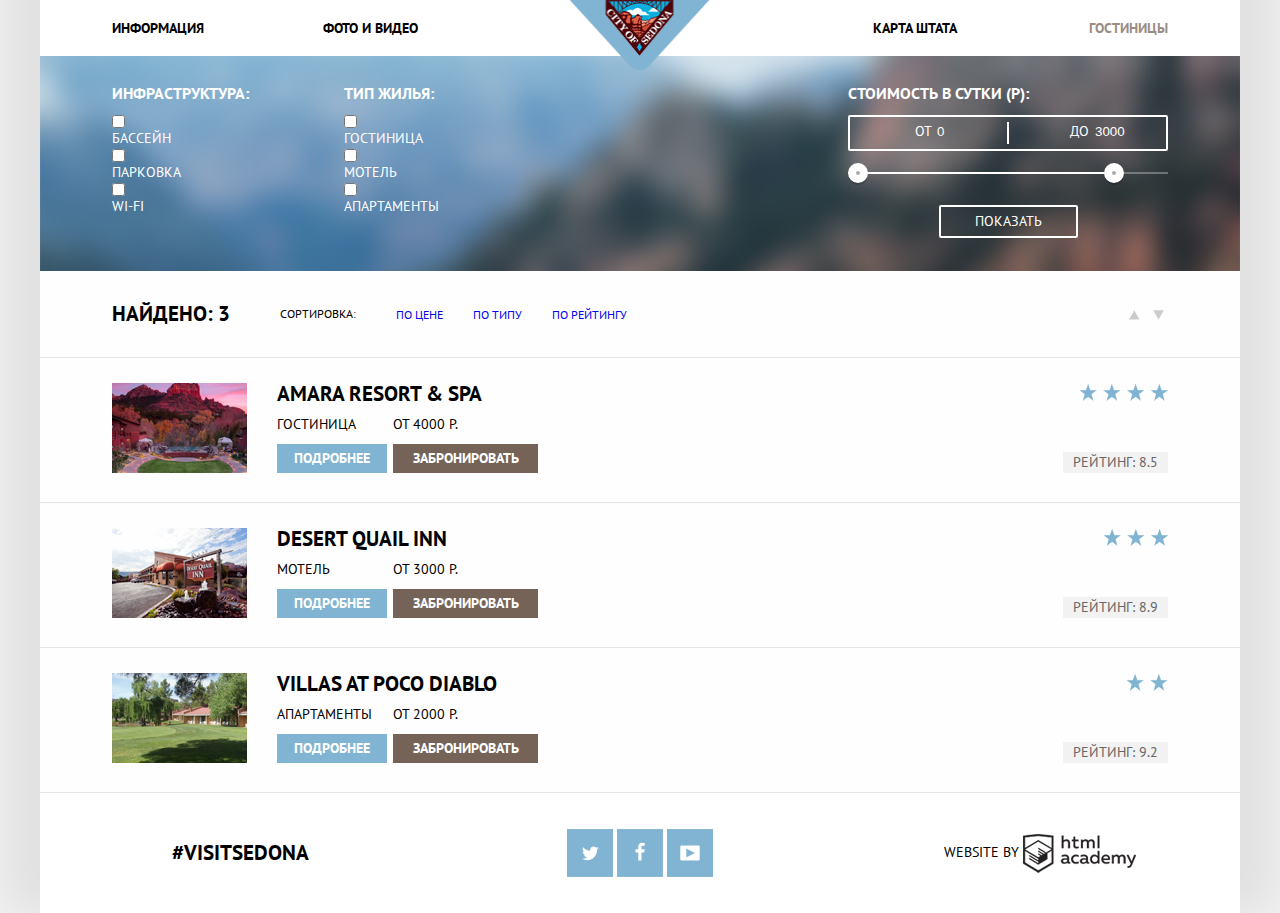
==== inner.html @ b1174159 "Поправила" ====
<!DOCTYPE html>
<html lang="ru">
  <head>
    <meta charset="utf-8">
    <title>Welcome to Sedona</title>
    <link href="https://fonts.googleapis.com/css?family=PT+Sans:400,400i,700,700i&amp;subset=cyrillic" rel="stylesheet">
    <link rel="stylesheet" type="text/css" href="css/normalize.css" >
    <link rel="stylesheet" type="text/css" href="css/style.css" >
  </head>
  <body>
    <div class="main-content">
      <header class="header">
        <nav class="navigation">
          <ul class="list-navigation">
            <li class="item-navigation">
              <a href="#">Информация</a>
            </li>
            <li class="item-navigation">
              <a href="#">Фото и видео</a>
            </li>
            <li class="item-navigation">
              <a href="#">Карта Штата</a>
            </li>
            <li class="item-navigation visit">
              <a href="#">Гостиницы</a>
            </li>
          </ul>
        </nav>
        <a class="logo" href="index.html">
          <img src="img/logo.png" width="140" height="70">
        </a>
      </header>
      <div class="options">
        <form>
          <div class="features">
            <h2 class="headline-features">Инфраструктура:</h2>
            <input class="item-features" type="checkbox" id="pool">
            <label class="mark-features" for="pool"> Бассейн </label>
            <input class="item-features" type="checkbox" id="parking">
            <label class="mark-features" for="parking"> Парковка </label>
            <input class="item-features" type="checkbox" id="wi-fi">
            <label class="mark-features" for="wi-fi">Wi-Fi </label>
          </div>
          <div class="features">
            <h2 class="headline-features">Тип жилья:</h2>
            <input class="item-features" type="checkbox" id="hotel">
            <label class="mark-features" for="hotel"> Гостиница </label>
            <input class="item-features" type="checkbox" id="motel">
            <label class="mark-features" for="motel"> Мотель </label>
            <input class="item-features" type="checkbox" id="apartments">
            <label class="mark-features" for="apartments"> Апартаменты </label>
          </div>
          <div class="price">
            <h2 class="headline-features">Стоимость в сутки (Р):</h2>
              <div class="field-price">
                  <label class="from-price" > от <input  type="text" name="from-price" value="0" id="from-price"></label>
                  <label class="to-price" > до <input  type="text" name="to-price" value="3000" id="to-price"></label>
              </div>
              <div class="cursor-price">
                <div class="scale">
                <div class="streak"></div>
              </div>
                <div class="toggle toggle-min"></div>
                <div class="toggle toggle-max"></div>
              </div>
            <button class="btn-price" type="submit"> Показать </button>
          </div>
        </form>
      </div>
      <div class="sort">
        <h2 class="headline-sort"> Найдено:
          <span class="result-sort">3</span>
        </h2>
        <span class="text-sort">сортировка:</span>
        <ul class="menu-sort">
          <li class="item-sort"><a class="price-sort" href="#">по цене</a></li>
          <li class="item-sort"><a class="type-sort" href="#">по типу</a></li>
          <li class="item-sort"><a class="rating-sort" href="#">по рейтингу</a></li>
        </ul>
        <div class="arrow-sort">
          <a class="up-sort" href="#"></a>
          <a class="down-sort" href="#"></a>
        </div>
      </div>
      <div class="hotel">
          <img class="img-hotel" src="img/Hotel-Amara Resort.jpg" alt="AMARA RESORT & SPA" width="135" height="90">
          <div class="preview-hotel">
              <h2 class="headline-hotel"><a class="link-hotel" href="#"> Amara resort & spa </a></h2>
              <div class="box-hotel">
                <div class="item-box-hotel">
                  <span class="text-hotel"> гостиница </span>
                  <a class="btn-hotel" href="#">Подробнее</a>
                </div>
                <div class="item-box-hotel">
                  <span class="text-hotel"> от 4000 Р. </span>
                  <a class="btn-hotel variety" href="#">Забронировать</a>
                </div>
              </div>
          </div>
          <div class="state-hotel">
            <div class="stars  stars5">5 звезд</div>
            <div class="rating">рейтинг: 8.5</div>
          </div>
      </div>
      <div class="hotel">
          <img class="img-hotel" src="img/Hotel-Desert Quail.jpg" alt="DESERT QUAIL INN" width="135" height="90">
          <div class="preview-hotel">
              <h2 class="headline-hotel">
              <a class="link-hotel" href="#"> desert quail inn </a>
            </h2>
              <div class="box-hotel">
                <div class="item-box-hotel">
                  <span class="text-hotel"> мотель </span>
                  <a class="btn-hotel" href="#">Подробнее</a>
                </div>
                <div class="item-box-hotel">
                  <span class="text-hotel"> от 3000 Р. </span>
                  <a class="btn-hotel variety" href="#">Забронировать</a>
                </div>
              </div>
          </div>
          <div class="state-hotel">
            <div class="stars stars3">3 звезды</div>
            <div class="rating">рейтинг: 8.9</div>
          </div>
      </div>
      <div class="hotel">
          <img class="img-hotel" src="img/Hotel-Villas at Poco.jpg" alt="HOTEL-VILLAS AT POCO DIABLO" width="135" height="90">
          <div class="preview-hotel">
              <h2 class="headline-hotel"><a class="link-hotel" href="#"> Villas at poco diablo </a></h2>
              <div class="box-hotel">
                <div class="item-box-hotel">
                  <span class="text-hotel"> апартаменты </span>
                  <a class="btn-hotel" href="#">Подробнее</a>
                </div>
                <div class="item-box-hotel">
                  <span class="text-hotel"> от 2000 Р. </span>
                  <a class="btn-hotel variety" href="#">Забронировать</a>
                </div>
              </div>
          </div>
          <div class="state-hotel">
            <div class="stars stars2"> 2 звезды</div>
            <div class="rating">рейтинг: 9.2</div>
          </div>
      </div>
      <footer class="footer">
        <section class="text-footer">
          #VISITSEDONA
        </section>
        <section class="social">
          <a class="social-btn tw" href="#">Твиттер</a>
          <a class="social-btn fb" href="#">Фейсбук</a>
          <a class="social-btn in" href="#">Что это?</a>
        </section>
        <section class="copyrihgt">
          WEBSITE BY
          <a class="btn-copyrihgt" href="https://htmlacademy.ru/intensive/htmlcss"></a>
        </section>
      </footer>
    </div>
  </body>
</html>
---- css/style.css ----
body {
    margin: 0;
    padding: 0;

	  font-family: "PT Sans", "Arial", sans-serif;
	  font-size: 14px;
	  font-weight: normal;
    line-height: 21px;
		text-transform: uppercase;

		background-color: #f2f2f2;
 }

 .main-content {
   width: 1200px;
   margin: auto;

   background-color: white;
   box-shadow: 0 -35px 40px 35px #e1e1e1;
 }

/* --------------------------   HEADER   ---------*/
 .header {
   position: relative;

   margin: auto;
   padding-top: 15px;
   padding-bottom: 15px;
   padding-left: 6%;
   padding-right: 6%;
 }

 .navigation a {
   font-family: "PT Sans", "Arial", sans-serif;
   font-weight: bold;
   line-height: 26px;
   text-decoration: none;
   color: #000000;
 }

 .navigation a:hover {
   color: #81b3d2;
 }

 .navigation a:active {
   color: #b2b2b2;
 }

 .list-navigation {
   display: flex;
   margin: 0;
   padding: 0;

	 list-style-type: none;
 }

 .item-navigation {
	 width: 20%;
   padding: 0;
 }

 .item-navigation:nth-child(3) {
   margin-left: auto;
   text-align: right;
 }

 .item-navigation:nth-child(4) {
   text-align: right;
 }

 .visit a {
   color: #9b8d84;
 }

 .visit a:hover {
   color: #9b8d84;
 }

 .visit a:active {
   color: #9b8d84;
 }

 .logo {
   position: absolute;
   top: 0;
	 left: 50%;
   z-index: 2;

   margin-left: -70px;
 }

 /*----------------------   MAIN PART I  -----------*/
.picture {
	position: relative;
  z-index: 1;

	margin: 0;
  padding: 0;
}

.picture-img {
  display: block;
  width: 1200px;
  height: 507px;
  margin: 0;
  padding: 0;

	background-color: #ebebeb;
}

.picture-title-img {
	position: absolute;
  top: 77px;
  left: 50%;

	width: 460px;
  margin-left: -230px;
	padding: 0;
}

.picture-base {
  position: absolute;
  bottom: 0;
  right: 0;

  display: block;
	margin: 0;
	padding: 0;
}

.text {
  margin-right: auto;
  margin-left: auto;
  padding-top: 60px;
  padding-bottom: 53px;
  background-color: white;
}

.headline-text {
  width: 460px;
  margin: 0 auto;
	padding: 0;

  font-size: 21px;
  line-height: 26px;
  text-align: center;
}

.paragraph-text {
	margin-top: 27px;
  margin-bottom: 0;
  padding: 0;

  line-height: 26px;
  text-align: center;
}

/*------------------------   MAIN PART II  -----------*/
.box {
	display: flex;
  margin: 0;
  padding: 0;
}

.card {
	width: 400px;
  margin: 0;
	padding-top: 48px;
  padding-bottom: 63px;

  text-align: center;
	color: white;

	background-color: #81b3d2;
}

.headline-card {
  width: 160px;
  margin: 0 auto;
  margin-bottom: 20px;
  padding: 0;

  font-size: 21px;
}

.number-card {
  margin: 0;
  margin-bottom: 20px;
  padding: 0;
}

.paragraph-card {
  width: 280px;
  margin: 0 auto;
  padding: 0;
}

.image {
  display: block;
	width: 800px;
  height: 256px;
  margin: 0;

  background-image: url(../img/view1.jpg);
  background-color: #81b3d2;
}

.change {
  order: -1;
  background-image: url(../img/view2.jpg);
}

.box-variation {
	display: flex;
	justify-content: space-around;
}

.part {
  position: relative;
	width: 400px;
  margin: 0;
  padding-top: 54px;
	padding-bottom: 80px;
  text-align: center;
}

.headline-part {
  margin: 0;
  margin-bottom: 28px;
  font-size: 21px;
	text-align: center;
}

.headline-part::before {
  content: " ";

  display: block;
  width: 75px;
  height: 72px;
  margin: 0 auto;
  margin-bottom: 30px;

  background: transparent url(../img/icon-house.png) no-repeat center;
  background-color: #fefefe;
}

.part:nth-of-type(2) .headline-part::before {
  width: 74px;
  height: 70px;

  background: transparent url(../img/icon-burger.png) no-repeat center;
}

.part:nth-of-type(3) .headline-part::before {
  width: 64px;
  height: 76px;

  background: transparent url(../img/icon-gift.png) no-repeat center;
}

.paragraph-part {
  width: 290px;
  margin: 0 auto;
	text-align: center;
}

.card-gray {
	color: black;
	background-color: #f2f2f2;
}

/*----------------------------- MAIN PART III -----------*/
.search {
  position: relative;
}

.headline-search {
  margin: 50px 0 0 0;
  padding: 0;

  font-size: 30px;
  line-height: 24px;
  text-align: center;
}

.paragrahp-search {
  margin: 30px 0 50px 0;
  padding: 0;

  line-height: 24px;
  text-align: center;
}

.btn-search {
  display: block;

  width: 568px;
  margin-left: auto;
  margin-right: auto;
  margin-top: 0;
  margin-bottom: 0;
  padding: 30px 0;

  font-family: "PT Sans", "Arial", sans-serif;
  font-size: 21px;
  font-weight: bold;
  line-height: 26px;
  color: white;
  text-transform: uppercase;

  background-color: #766357;
  border: none;
}

/*!!!!!!!!!!!!  FORM   !!!!!!!!!!!!!!!!!!!!!!!!!!!!!!!!!*/
.popup-search {
  position: absolute;
  left: 50%;


  width: 458px;
  margin-top: 0;
  margin-bottom: 0;
  margin-left: -284px;
  padding: 55px;

  font-weight: bold;
  background-color: white;
}

.section-popup-search {
  display: flex;
  align-items: baseline;
  margin-bottom: 30px;

}

.label-search {
  padding-right: 0;
  margin-right: auto;
}

.field-search {
  position: relative;
}

.data {
  width: 295px;
  padding: 6px 40px 6px 10px;
  margin: 0;

  font-family: "PT Sans", "Arial", sans-serif;
  font-size: 14px;
  font-weight: bold;
  line-height: 26px;
  text-transform: uppercase;

  border: none;
  background-color: #f2f2f2;
}

.calendar {
  position: absolute;
  top: 0;
  right: 0;

  display: inline-block;
  width: 40px;
  height: 37px;
  margin-right: 0;
  padding: 0;

  font-size: 0;
  vertical-align: top;
  background: #f2f2f2 url(../img/icon-calendar.png) no-repeat center;
}

.calendar:hover {
  background: #f2f2f2 url(../img/icon-calendar-hover.png) no-repeat center;
}

.calendar:active {
  background: #f2f2f2 url(../img/icon-calendar-active.png) no-repeat center;
}

.data:hover {
  background-color: #ebebeb;
}

.data:focus {
  background-color: white;
}

.subsection-popup-search {
  display: flex;
  flex-grow: 1;
  align-items: baseline;
}

.subsection-popup-search:nth-of-type(1) {
  margin-right: 35px;
}

.number-search {
  position: relative;

  margin-left: auto;

  font-size: 0;

  background-color: #f2f2f2;
}

.number {
  display: inline-block;
  width: 41px;
  padding: 6px 37px 6px 37px;

  font-weight: bold;
  font-family: "PT Sans", "Arial", sans-serif;
  font-size: 14px;
  line-height: 26px;
  text-transform: uppercase;
  text-align: center;

  border: none;
  background-color: #f2f2f2;
}

.minus {
  position: absolute;
  top: 0;
  left: 0;

  display: inline-block;
  width: 37px;
  height: 37px;
  margin-right: 0;
  padding: 0;

  font-size: 0;

  background: #f2f2f2 url(../img/icon-minus.png) no-repeat center;
  border: none;
}

.plus {
  position: absolute;
  top: 0;
  right: 0;

  display: inline-block;
  width: 37px;
  height: 37px;
  margin-right: 0;
  padding: 0;

  font-size: 0;

  background: #f2f2f2 url(../img/icon-plus.png) no-repeat center;
}

.number:hover {
  background-color: #ebebeb;
}

.number:focus {
  background-color: white;
}

.minus:hover {
  background: #f2f2f2 url(../img/icon-minus-hover.png) no-repeat center;
}

.minus:active {
  background: #f2f2f2 url(../img/icon-minus-active.png) no-repeat center;
}

.plus:hover {
  background: #f2f2f2 url(../img/icon-plus-hover.png) no-repeat center;
}

.plus:active {
  background: #f2f2f2 url(../img/icon-plus-active.png) no-repeat center;
}

.button {
  box-sizing: border-box;
  width: 458px;
  margin: 0;
  margin-top: 25px;
  padding: 16px 0;

  font-family: "PT Sans", "Arial", sans-serif;
  font-size: 21px;
  font-weight: bold;
  line-height: 26px;
  text-transform: uppercase;
  color: white;

  background-color: #81b3d2;
  border: none;
}

.button:hover {
  background-color: #669ec0;
}

.button:active {
  color: #94b9d2;
  background-color: #5496bd;
}

.map img {
  display: block;
}

.map {
  margin: 0;
  padding: 0;

  background-color: #ebebeb;
}

 /*---------------------------- MAIN PART of inner.html ------------- */
.options {
  margin: 0;
  padding-top: 27px;
  padding-bottom: 33px;
  padding-left: 6%;
  padding-right: 6%;

  color: white;
  background-image: url(../img/background-photo-inner.jpg);
  background-color: #81b3d2;
}

.options form {
  display: flex;
}

.features {
  padding-right: 95px;
}

.features:nth-of-type(2) {
  margin-left: 0;
  margin-right: auto;
  align-self: flex-start;
}

.headline-features {
  font-size: 16px;
  font-weight: bold;
  line-height: 21px;
}

.item-features {
  display: block;
}

.price {
  width: 320px;

  color: #ffffff;
  text-transform: uppercase;
}

.headline-features {
  margin-top: 0;
  margin-bottom: 11px;
}

.field-price {
  position: relative;
  height: 32px;
  margin-bottom: 21px;

  font-size: 0;

  border: 2px solid #ffffff;
  border-radius: 2px;
}

.field-price::after {
 content: "";
 position: absolute;
 top: 50%;
 left: 50%;

 width: 2px;
 height: 22px;

 background: #ffffff;
 transform: translate(-50%, -50%);
}

.field-price label {
 display: inline-block;

 font-size: 14px;
 line-height: 28px;
 vertical-align: middle;

 cursor: pointer;
}

.from-price,
.to-price {
 width: 90px;
 padding-left: 65px;
}

.field-price input {
 width: 50px;
 margin: 0;

 color: inherit;
 ont-size: 14px;
 line-height: 28px;

 background: none;
 border: none;
}

.cursor-price {
 position: relative;

 margin-bottom: 31px;
}

.cursor-price .scale {
 height: 2px;

 background: rgba(255, 255, 255, 0.3);
}

.cursor-price .streak {
 width: 80%;
 height: 2px;

 background: #ffffff;
}

.toggle {
 position: absolute;
 top: -9px;

 width: 4px;
 height: 4px;

 background: #ababab;
 border: 8px solid #ffffff;
 border-radius: 50%;
 box-shadow: 0 2px 1px 0 rgba(0, 1, 1, 0.2);
 cursor: pointer;
}

.toggle-min {
 left: 0;
}

.toggle-max {
 left: 80%;
}

.toggle:hover {
 background: #1c4f80;
}

.btn-price {
 display: block;
 margin: 0 auto;
 padding: 4px 34px;

 font-family: "PT Sans", "Arial", sans-serif;
 font-size: 14px;
 line-height: 21px;
 color: #ffffff;
 text-transform: uppercase;

 background: transparent;
 border: 2px solid #ffffff;
 border-radius: 2px;
 cursor: pointer;
}

.btn-price:hover {
 color: #000000;

 background: #ffffff;
}

/*!!!!!!!!!!!!!!!!!!!!!!!!!!!!!!*/
.sort {
  display: flex;
  /*justify-content: space-between;*/
  align-items: center;
  margin: 0;
  padding: 30px 6%;

  border-bottom: 1px solid #e5e5e5;
  background-color: #fefefe;
}

 .headline-sort {
   display: inline-block;
   margin: 0;
   margin-right: 50px;
   padding: 0;
   vertical-align: middle;

   font-size: 21px;
   font-weight: bold;
   line-height: 26px;
 }

 .text-sort {
   margin-right: 40px;
   font-size: 12px;
   line-height: 18px;
 }

 .menu-sort {
   display: flex;
   margin: 0;
   margin-right: auto;
   padding: 0;

	 list-style-type: none;
 }
  .item-sort {
    margin: 0;
    margin-right: 30px;
  }

  .menu-sort a {
    font-family: "PT Sans", "Arial", sans-serif;
    font-size: 12px;
    line-height: 18px;
    text-decoration: none;
    /*color: #000000;*/
  }

 .up-sort {
   display: inline-block;
   width: 20px;
   height: 20px;
   vertical-align: middle;

   background: transparent url(../img/arrowUp.png) no-repeat center;
 }

 .up-sort:hover {
   background: transparent url(../img/arrowUp-hover.png) no-repeat center;
 }

 .up-sort:active {
   background: transparent url(../img/arrowUp-active.png) no-repeat center;
 }

 .down-sort {
   display: inline-block;
   width: 20px;
   height: 20px;
   text-align: center;
   vertical-align: middle;

   background: transparent url(../img/arrowDown.png) no-repeat center;
 }

 .down-sort:hover {
   background: transparent url(../img/arrowDown-hover.png) no-repeat center;
 }

 .down-sort:active {
   background: transparent url(../img/arrowDown-active.png) no-repeat center;
 }


/*!!!!!!!!!!!!!!!!!!!!!!!!!!!*/
.hotel {
  display: flex;
  align-items: center;

  margin: 0;
  padding-top: 25px;
  padding-bottom: 29px;
  padding-left: 6%;
  padding-right: 6%;

  border-bottom: 1px solid #e5e5e5;
  background-color: #fefefe;
}

.img-hotel {
  width: 135px;
  height: 90px;
  margin-right: 30px;
}

.preview-hotel {
  margin-left: 0;
  margin-right: auto;
}

.headline-hotel {
  margin: 0 0 10px 0;
  padding: 0;

  font-size: 21px;
  font-weight: bold;
}

.link-hotel {
  font-family: "PT Sans", "Arial", sans-serif;
  text-decoration: none;
  color: black;
}

.box-hotel {
  display: flex;
  margin: 0;
  padding: 0;
}

.item-box-hotel {
  margin-right: 6px;
}

.text-hotel {
  display: block;
  margin-bottom: 9px;
}

.btn-hotel {
  display: inline-block;
  width: 110px;
  text-align: center;
  vertical-align: middle;
  margin: 0;
  padding: 4px 0;

  font-family: "PT Sans", "Arial", sans-serif;
  font-weight: bold;
  text-transform: uppercase;
  text-decoration: none;
  color: white;

  background-color: #81b3d2;
  border: none;
}

.btn-hotel:hover {
  background-color: #669ec0;
}

.btn-hotel:active {
  color: #94b9d2;
  background-color: #5496bd;
}

.variety {
  width: 145px;

  background-color: #766357;
}

.variety:hover {
  background-color: #604e43;
}

.variety:active {
  color: #766860;
  background-color: #503e33;
}

.state-hotel {
}

.stars {
  display: block;
  width: 105px;
  text-align: right;
  vertical-align: top;
  margin-bottom: 47px;

  font-size: 0px;

  background-color: #fefefe;
}

.stars5 {
  background: transparent url(../img/stars5.png) no-repeat;
  background-position: top right;
}

.stars3 {
  background: transparent url(../img/stars3.png) no-repeat;
  background-position: top right;
}

.stars2 {
  background: transparent url(../img/stars2.png) no-repeat;
  background-position: top right;
}

.rating {
  box-sizing: border-box;
  width: 105px;
  heigth:25px;

  text-align: center;
  color: #666666;

  background-color: #f2f2f2;
  border: none;
}

 /*----------------------------    FOOTER   ------------------*/
.footer {
	display: flex;
  margin: 0;
  padding-top: 36px;
  padding-bottom: 36px;
}

.text-footer {
	width: 400px;
	align-self: center;
	text-align: center;

	font-size: 21px;
  font-weight: bold;
  line-height: 26px;
}

.social {
	width: 400px;
	align-self: center;
	text-align: center;
}

.social-btn {
  display: inline-block;
  width: 46px;
  height: 48px;
  vertical-align: top;

  font-size: 0;
  text-decoration: none;
}

.social-btn.tw {
  background: transparent url(../img/btn-tw.png) no-repeat;
}

.social-btn.fb {
  background: transparent url(../img/btn-fb.png) no-repeat;
}

.social-btn.in {
  background: transparent url(../img/btn-in.png) no-repeat;
}

.social-btn.tw:hover {
  background: transparent url(../img/btn-tw-hover.png) no-repeat;
}

.social-btn.fb:hover {
  background: transparent url(../img/btn-fb-hover.png) no-repeat;
}

.social-btn.in:hover {
  background: transparent url(../img/btn-in-hover.png) no-repeat;
}

.social-btn.tw:active {
  background: transparent url(../img/btn-tw-active.png) no-repeat;
}

.social-btn.fb:active {
  background: transparent url(../img/btn-fb-active.png) no-repeat;
}

.social-btn.in:active {
  background: transparent url(../img/btn-in-active.png) no-repeat;
}

.copyrihgt {
  align-self: center;
	width: 400px;
  text-align: center;

	font-size: 14px;
  line-height: 26px;
}

.btn-copyrihgt {
  display: inline-block;
  width: 113px;
  height: 39px;
  vertical-align: middle;

  background: transparent url(../img/btn-copyrihgt.png) no-repeat;
}

.btn-copyrihgt:hover {
  background: transparent url(../img/btn-copyrihgt-hover.png) no-repeat;
}

.btn-copyrihgt:active {
  background: transparent url(../img/btn-copyrihgt-active.png) no-repeat;
}

/*ЦВЕТА
голубые
color: #81b3d2; покой
color: #669ec0; наведение
color: #5496bd; нажатие + #94b9d2 шрифт

для поля ввода
color: #f2f2f2; покой
color: #ebebeb; наведение
color: #e5e5e5; фокус

коричневые
color: #766357; покой
color: #604e43; наведение
color: #503e33; нажатие + #766860 шриф

для гостиниц
color: #000000; покой
color: #81b3d2; наведение
color: #cacaca; нажатие */
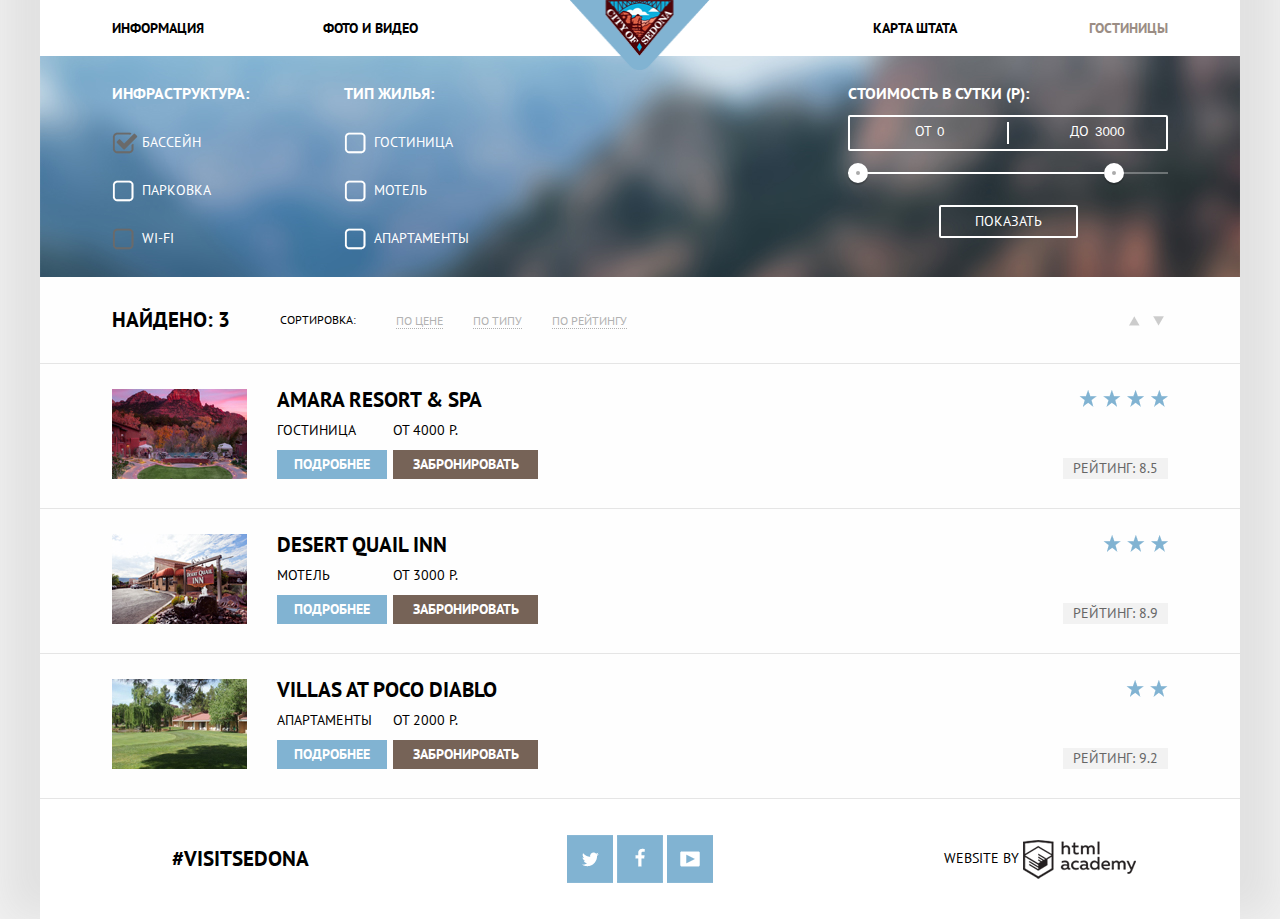
==== commit e3f27317: "Очередная версия" ====
--- a/inner.html
+++ b/inner.html
@@ -27,18 +27,18 @@
           </ul>
         </nav>
         <a class="logo" href="index.html">
-          <img src="img/logo.png" width="140" height="70">
+          <img src="img/logo.png" alt="" width="140" height="70">
         </a>
       </header>
       <div class="options">
         <form>
           <div class="features">
             <h2 class="headline-features">Инфраструктура:</h2>
-            <input class="item-features" type="checkbox" id="pool">
+            <input class="item-features" type="checkbox" id="pool"  disabled checked>
             <label class="mark-features" for="pool"> Бассейн </label>
             <input class="item-features" type="checkbox" id="parking">
             <label class="mark-features" for="parking"> Парковка </label>
-            <input class="item-features" type="checkbox" id="wi-fi">
+            <input class="item-features" type="checkbox" id="wi-fi" disabled>
             <label class="mark-features" for="wi-fi">Wi-Fi </label>
           </div>
           <div class="features">
@@ -51,10 +51,10 @@
             <label class="mark-features" for="apartments"> Апартаменты </label>
           </div>
           <div class="price">
-            <h2 class="headline-features">Стоимость в сутки (Р):</h2>
+            <h2 class="headline-features ">Стоимость в сутки (Р):</h2>
               <div class="field-price">
-                  <label class="from-price" > от <input  type="text" name="from-price" value="0" id="from-price"></label>
-                  <label class="to-price" > до <input  type="text" name="to-price" value="3000" id="to-price"></label>
+                  <label class="from-price"> от <input  type="text" name="from-price" value="0" id="from-price"></label>
+                  <label class="to-price"> до <input  type="text" name="to-price" value="3000" id="to-price"></label>
               </div>
               <div class="cursor-price">
                 <div class="scale">
@@ -83,7 +83,7 @@
         </div>
       </div>
       <div class="hotel">
-          <img class="img-hotel" src="img/Hotel-Amara Resort.jpg" alt="AMARA RESORT & SPA" width="135" height="90">
+          <img class="img-hotel" src="img/Hotel-AmaraResort.jpg" alt="AMARA RESORT & SPA" width="135" height="90">
           <div class="preview-hotel">
               <h2 class="headline-hotel"><a class="link-hotel" href="#"> Amara resort & spa </a></h2>
               <div class="box-hotel">
@@ -103,7 +103,7 @@
           </div>
       </div>
       <div class="hotel">
-          <img class="img-hotel" src="img/Hotel-Desert Quail.jpg" alt="DESERT QUAIL INN" width="135" height="90">
+          <img class="img-hotel" src="img/Hotel-DesertQuail.jpg" alt="DESERT QUAIL INN" width="135" height="90">
           <div class="preview-hotel">
               <h2 class="headline-hotel">
               <a class="link-hotel" href="#"> desert quail inn </a>
@@ -125,7 +125,7 @@
           </div>
       </div>
       <div class="hotel">
-          <img class="img-hotel" src="img/Hotel-Villas at Poco.jpg" alt="HOTEL-VILLAS AT POCO DIABLO" width="135" height="90">
+          <img class="img-hotel" src="img/Hotel-VillasAtPoco.jpg" alt="HOTEL-VILLAS AT POCO DIABLO" width="135" height="90">
           <div class="preview-hotel">
               <h2 class="headline-hotel"><a class="link-hotel" href="#"> Villas at poco diablo </a></h2>
               <div class="box-hotel">
--- a/css/style.css
+++ b/css/style.css
@@ -89,6 +89,14 @@
    margin-left: -70px;
  }
 
+ .logo a {
+   display: block;
+ }
+
+ .logo img {
+   display: block;
+ }
+
  /*----------------------   MAIN PART I  -----------*/
 .picture {
 	position: relative;
@@ -526,7 +534,7 @@
 .options {
   margin: 0;
   padding-top: 27px;
-  padding-bottom: 33px;
+  padding-bottom: 1px;
   padding-left: 6%;
   padding-right: 6%;
 
@@ -540,7 +548,7 @@
 }
 
 .features {
-  padding-right: 95px;
+  margin-right: 95px;
 }
 
 .features:nth-of-type(2) {
@@ -550,15 +558,56 @@
 }
 
 .headline-features {
+  padding: 0;
+  margin-top: 0;
+  margin-bottom: 28px;
+
   font-size: 16px;
   font-weight: bold;
   line-height: 21px;
 }
 
 .item-features {
+  display: none;
+}
+
+.mark-features {
+  position: relative;
+
   display: block;
-}
-
+  padding-left: 30px;
+  margin-bottom: 27px;
+
+  cursor: pointer;
+}
+
+.mark-features::before {
+  content:'';
+  position:absolute;
+  top: 0;
+  left: 0px;
+
+	display:block;
+	width:26px;
+  height:22px;
+
+  background: url(../img/checkbox.png) no-repeat;
+}
+
+.item-features:checked + .mark-features::before {
+	background: url(../img/check.png) no-repeat;
+}
+
+.item-features:disabled + .mark-features::before {
+	background: url(../img/checkbox-block.png) no-repeat;
+}
+
+.item-features:disabled:checked + .mark-features::before {
+	background: url(../img/check-block.png) no-repeat;
+}
+
+
+/*!!!!!!!!!!!!!!!!!!!!!!!!!!!!!!!!!!!!!!!!!!!!!!!!*/
 .price {
   width: 320px;
 
@@ -566,7 +615,7 @@
   text-transform: uppercase;
 }
 
-.headline-features {
+.price .headline-features {
   margin-top: 0;
   margin-bottom: 11px;
 }
@@ -694,7 +743,6 @@
 /*!!!!!!!!!!!!!!!!!!!!!!!!!!!!!!*/
 .sort {
   display: flex;
-  /*justify-content: space-between;*/
   align-items: center;
   margin: 0;
   padding: 30px 6%;
@@ -738,8 +786,19 @@
     font-family: "PT Sans", "Arial", sans-serif;
     font-size: 12px;
     line-height: 18px;
+
     text-decoration: none;
-    /*color: #000000;*/
+    color: #b2b2b2;
+    border-bottom: 1px dotted;
+  }
+
+  .menu-sort a:hover {
+    color: #81b3d2;
+  }
+
+  .menu-sort a:active {
+    color: black;
+    border: none;
   }
 
  .up-sort {
@@ -817,6 +876,13 @@
   text-decoration: none;
   color: black;
 }
+.link-hotel:hover {
+  color: #81b3d2;
+}
+
+.link-hotel:active {
+  color: #cacaca;
+}
 
 .box-hotel {
   display: flex;
@@ -1012,24 +1078,3 @@
 .btn-copyrihgt:active {
   background: transparent url(../img/btn-copyrihgt-active.png) no-repeat;
 }
-
-/*ЦВЕТА
-голубые
-color: #81b3d2; покой
-color: #669ec0; наведение
-color: #5496bd; нажатие + #94b9d2 шрифт
-
-для поля ввода
-color: #f2f2f2; покой
-color: #ebebeb; наведение
-color: #e5e5e5; фокус
-
-коричневые
-color: #766357; покой
-color: #604e43; наведение
-color: #503e33; нажатие + #766860 шриф
-
-для гостиниц
-color: #000000; покой
-color: #81b3d2; наведение
-color: #cacaca; нажатие */
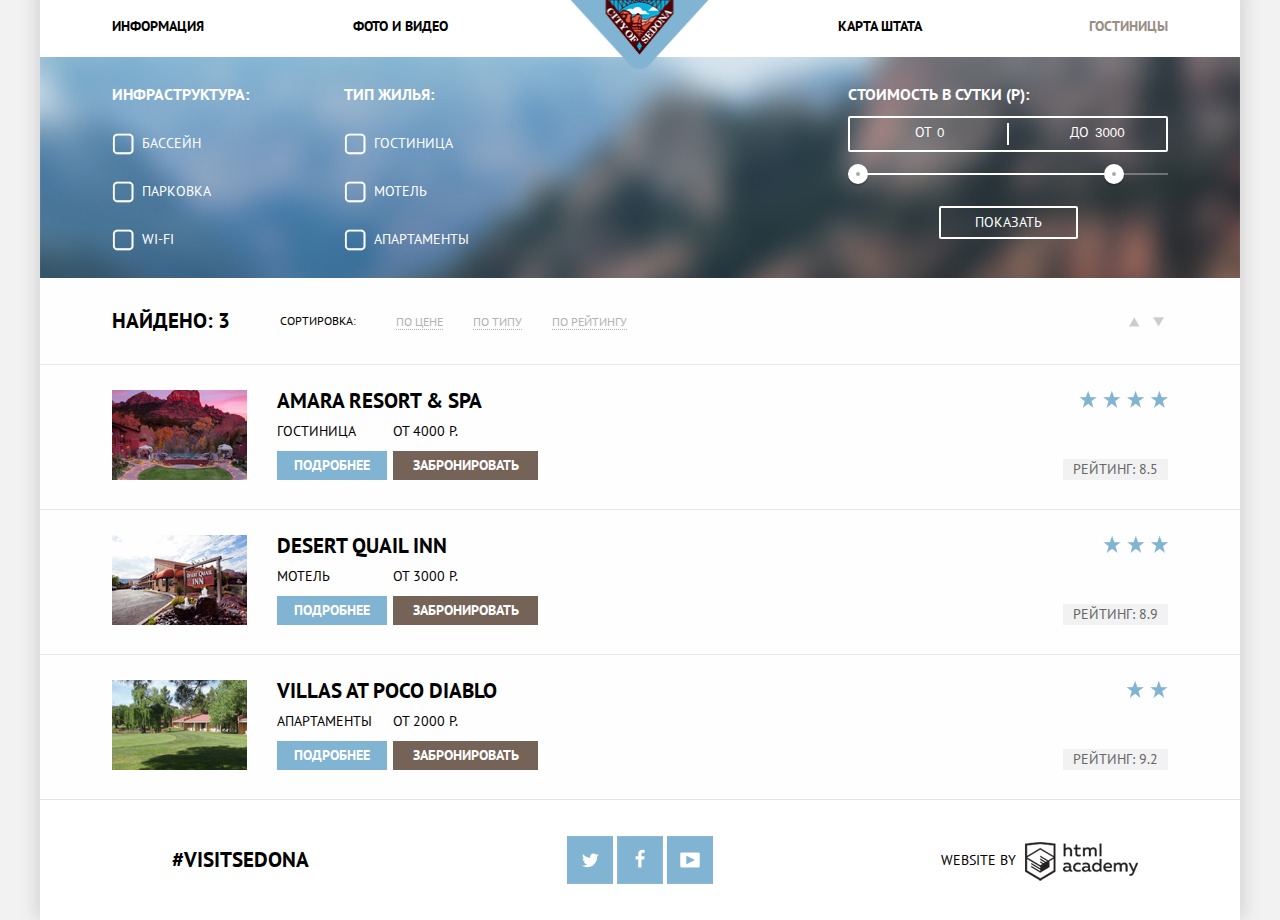
==== commit a3d333fc: "Главная страница после PerfectPixel" ====
--- a/inner.html
+++ b/inner.html
@@ -34,11 +34,11 @@
         <form>
           <div class="features">
             <h2 class="headline-features">Инфраструктура:</h2>
-            <input class="item-features" type="checkbox" id="pool"  disabled checked>
+            <input class="item-features" type="checkbox" id="pool">
             <label class="mark-features" for="pool"> Бассейн </label>
             <input class="item-features" type="checkbox" id="parking">
             <label class="mark-features" for="parking"> Парковка </label>
-            <input class="item-features" type="checkbox" id="wi-fi" disabled>
+            <input class="item-features" type="checkbox" id="wi-fi">
             <label class="mark-features" for="wi-fi">Wi-Fi </label>
           </div>
           <div class="features">
--- a/css/style.css
+++ b/css/style.css
@@ -12,11 +12,13 @@
  }
 
  .main-content {
+   position: relative;
+
    width: 1200px;
    margin: auto;
 
    background-color: white;
-   box-shadow: 0 -35px 40px 35px #e1e1e1;
+   box-shadow: 0 -7px 14px 7px #dbdbdb;
  }
 
 /* --------------------------   HEADER   ---------*/
@@ -24,8 +26,8 @@
    position: relative;
 
    margin: auto;
-   padding-top: 15px;
-   padding-bottom: 15px;
+   padding-top: 13px;
+   padding-bottom: 18px;
    padding-left: 6%;
    padding-right: 6%;
  }
@@ -59,6 +61,10 @@
    padding: 0;
  }
 
+ .item-navigation:nth-child(1) {
+   padding-right: 30px;
+ }
+
  .item-navigation:nth-child(3) {
    margin-left: auto;
    text-align: right;
@@ -66,6 +72,7 @@
 
  .item-navigation:nth-child(4) {
    text-align: right;
+   padding-left: 35px;
  }
 
  .visit a {
@@ -82,7 +89,7 @@
 
  .logo {
    position: absolute;
-   top: 0;
+   top: -1px;
 	 left: 50%;
    z-index: 2;
 
@@ -102,23 +109,18 @@
 	position: relative;
   z-index: 1;
 
-	margin: 0;
-  padding: 0;
-}
-
-.picture-img {
-  display: block;
   width: 1200px;
   height: 507px;
-  margin: 0;
-  padding: 0;
-
-	background-color: #ebebeb;
+	margin: 0;
+  padding: 0;
+  background-image: url(../img/background-photo.jpg);
+  background-position: 0 -56px;
+  background-color: #ebebeb;
 }
 
 .picture-title-img {
 	position: absolute;
-  top: 77px;
+  top: 73px;
   left: 50%;
 
 	width: 460px;
@@ -140,7 +142,7 @@
   margin-right: auto;
   margin-left: auto;
   padding-top: 60px;
-  padding-bottom: 53px;
+  padding-bottom: 50px;
   background-color: white;
 }
 
@@ -155,7 +157,7 @@
 }
 
 .paragraph-text {
-	margin-top: 27px;
+	margin-top: 30px;
   margin-bottom: 0;
   padding: 0;
 
@@ -173,8 +175,8 @@
 .card {
 	width: 400px;
   margin: 0;
-	padding-top: 48px;
-  padding-bottom: 63px;
+	padding-top: 51px;
+  padding-bottom: 57px;
 
   text-align: center;
 	color: white;
@@ -193,12 +195,12 @@
 
 .number-card {
   margin: 0;
-  margin-bottom: 20px;
+  margin-bottom: 23px;
   padding: 0;
 }
 
 .paragraph-card {
-  width: 280px;
+  width: 302px;
   margin: 0 auto;
   padding: 0;
 }
@@ -228,13 +230,13 @@
 	width: 400px;
   margin: 0;
   padding-top: 54px;
-	padding-bottom: 80px;
+	padding-bottom: 82px;
   text-align: center;
 }
 
 .headline-part {
   margin: 0;
-  margin-bottom: 28px;
+  margin-bottom: 23px;
   font-size: 21px;
 	text-align: center;
 }
@@ -243,18 +245,23 @@
   content: " ";
 
   display: block;
-  width: 75px;
-  height: 72px;
   margin: 0 auto;
   margin-bottom: 30px;
-
-  background: transparent url(../img/icon-house.png) no-repeat center;
-  background-color: #fefefe;
-}
+}
+
+ .part:nth-of-type(1) .headline-part::before {
+   width: 75px;
+   height: 72px;
+   margin-top: 7px;
+
+   background: transparent url(../img/icon-house.png) no-repeat center;
+   background-color: #fefefe;
+ }
 
 .part:nth-of-type(2) .headline-part::before {
   width: 74px;
   height: 70px;
+  margin-top: 9px;
 
   background: transparent url(../img/icon-burger.png) no-repeat center;
 }
@@ -277,22 +284,26 @@
 	background-color: #f2f2f2;
 }
 
+.card-gray .paragraph-card  {
+  width: 280px;
+}
 /*----------------------------- MAIN PART III -----------*/
 .search {
   position: relative;
 }
 
 .headline-search {
-  margin: 50px 0 0 0;
+  margin: 60px 0 0 0;
   padding: 0;
 
   font-size: 30px;
   line-height: 24px;
+  font-weight: bold;
   text-align: center;
 }
 
 .paragrahp-search {
-  margin: 30px 0 50px 0;
+  margin: 30px 0 47px 0;
   padding: 0;
 
   line-height: 24px;
@@ -329,7 +340,7 @@
   width: 458px;
   margin-top: 0;
   margin-bottom: 0;
-  margin-left: -284px;
+  margin-left: -285px;
   padding: 55px;
 
   font-weight: bold;
@@ -348,13 +359,13 @@
   margin-right: auto;
 }
 
-.field-search {
-  position: relative;
+.mover {
+  margin-left: 7px;
 }
 
 .data {
-  width: 295px;
-  padding: 6px 40px 6px 10px;
+  width: 300px;
+  padding: 6px 30px 6px 15px;
   margin: 0;
 
   font-family: "PT Sans", "Arial", sans-serif;
@@ -368,19 +379,16 @@
 }
 
 .calendar {
-  position: absolute;
-  top: 0;
-  right: 0;
-
   display: inline-block;
-  width: 40px;
-  height: 37px;
-  margin-right: 0;
-  padding: 0;
+  width: 21px;
+  height: 22px;
+  margin-left: -30px;
+  margin-top: 9px;
 
   font-size: 0;
   vertical-align: top;
-  background: #f2f2f2 url(../img/icon-calendar.png) no-repeat center;
+  background-image: url(../img/icon-calendar.png);
+  background-repeat: no-repeat;
 }
 
 .calendar:hover {
@@ -401,16 +409,21 @@
 
 .subsection-popup-search {
   display: flex;
-  flex-grow: 1;
-  align-items: baseline;
+  align-items: center;
 }
 
 .subsection-popup-search:nth-of-type(1) {
-  margin-right: 35px;
+  width: 55%;
+  margin-right: 45px;
+}
+
+.subsection-popup-search:nth-of-type(2) {
+  width: 45%;
 }
 
 .number-search {
-  position: relative;
+  display: flex;
+  align-items: center;
 
   margin-left: auto;
 
@@ -420,9 +433,8 @@
 }
 
 .number {
-  display: inline-block;
-  width: 41px;
-  padding: 6px 37px 6px 37px;
+  width: 34px;
+  padding: 6px 5px;
 
   font-weight: bold;
   font-family: "PT Sans", "Arial", sans-serif;
@@ -436,36 +448,27 @@
 }
 
 .minus {
-  position: absolute;
-  top: 0;
-  left: 0;
-
-  display: inline-block;
-  width: 37px;
-  height: 37px;
-  margin-right: 0;
-  padding: 0;
+  display: block;
+  width: 12px;
+  height: 3px;
+  padding: 17px 12px;
+
+  background-image: url(../img/icon-minus.png);
+  background-repeat: no-repeat;
+  background-position: center;
+}
+
+.plus {
+  display: block;
+  width: 11px;
+  height: 11px;
+  padding: 13px 12px;
 
   font-size: 0;
 
-  background: #f2f2f2 url(../img/icon-minus.png) no-repeat center;
-  border: none;
-}
-
-.plus {
-  position: absolute;
-  top: 0;
-  right: 0;
-
-  display: inline-block;
-  width: 37px;
-  height: 37px;
-  margin-right: 0;
-  padding: 0;
-
-  font-size: 0;
-
-  background: #f2f2f2 url(../img/icon-plus.png) no-repeat center;
+  background-image: url(../img/icon-plus.png);
+  background-repeat: no-repeat;
+  background-position: center;
 }
 
 .number:hover {
@@ -991,6 +994,13 @@
   padding-bottom: 36px;
 }
 
+.footer-main {
+  position: absolute;
+  bottom: 0;
+  right: 0;
+  background-color: rgba(255, 255, 255, 0.8);
+}
+
 .text-footer {
 	width: 400px;
 	align-self: center;
@@ -1055,20 +1065,26 @@
 
 .copyrihgt {
   align-self: center;
-	width: 400px;
+	width: 393px;
   text-align: center;
+  margin-top: 3px;
+  margin-right: 7px;
 
 	font-size: 14px;
   line-height: 26px;
 }
 
 .btn-copyrihgt {
+  position: relative;
+  bottom: 0;
+  left: 5px;
   display: inline-block;
   width: 113px;
   height: 39px;
   vertical-align: middle;
 
   background: transparent url(../img/btn-copyrihgt.png) no-repeat;
+  background-position: 0 right;
 }
 
 .btn-copyrihgt:hover {
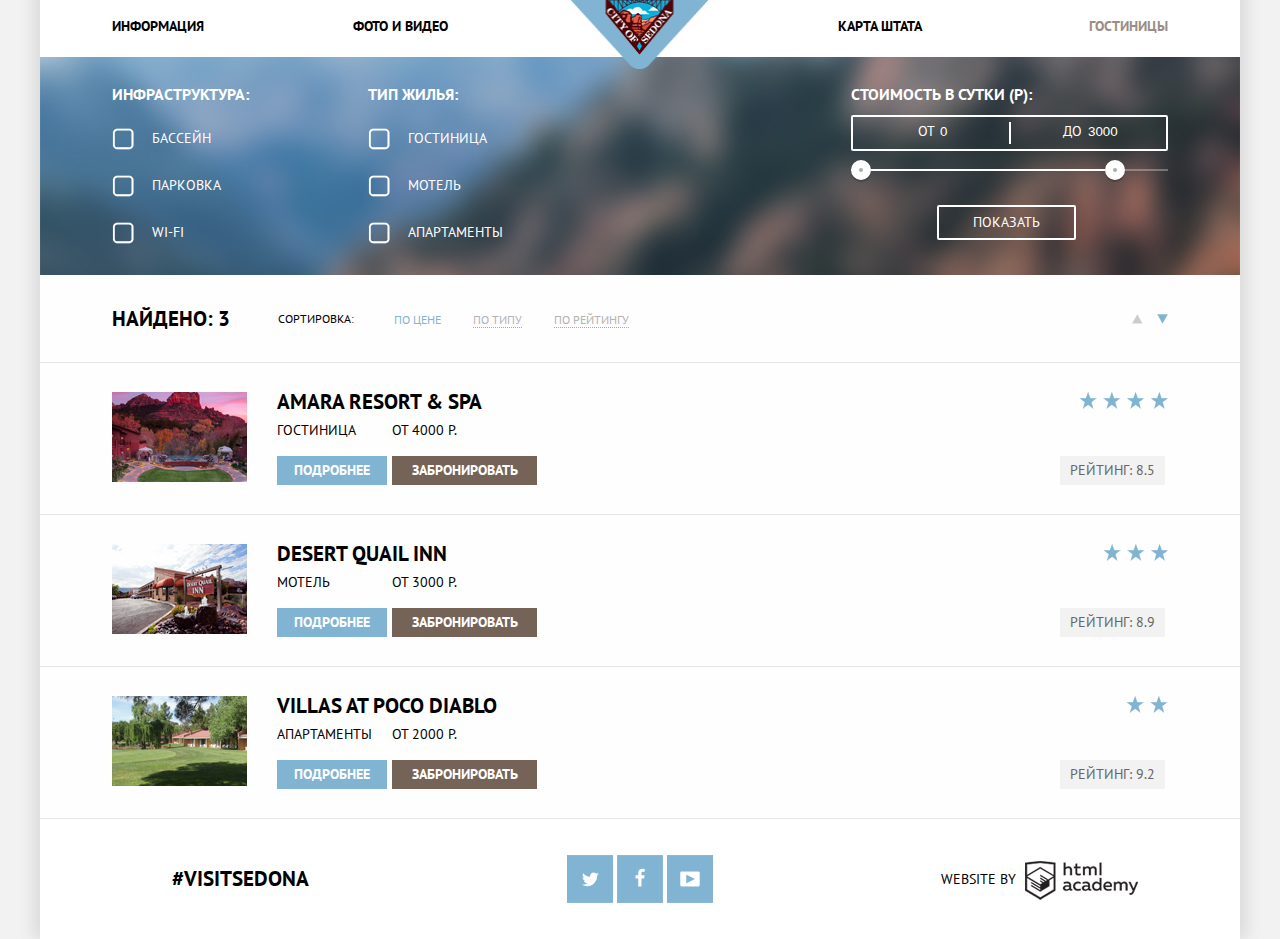
==== commit aa9d0ba0: "Внутренняя после пиксель перфект" ====
--- a/inner.html
+++ b/inner.html
@@ -85,7 +85,7 @@
       <div class="hotel">
           <img class="img-hotel" src="img/Hotel-AmaraResort.jpg" alt="AMARA RESORT & SPA" width="135" height="90">
           <div class="preview-hotel">
-              <h2 class="headline-hotel"><a class="link-hotel" href="#"> Amara resort & spa </a></h2>
+              <h2 class="headline-hotel"><a class="link-hotel" href="#"> Amara resort &#38; spa </a></h2>
               <div class="box-hotel">
                 <div class="item-box-hotel">
                   <span class="text-hotel"> гостиница </span>
--- a/css/style.css
+++ b/css/style.css
@@ -345,7 +345,9 @@
 
   font-weight: bold;
   background-color: white;
-}
+  box-shadow: 0 7px 15px -2px #bcbcbc;
+}
+
 
 .section-popup-search {
   display: flex;
@@ -405,6 +407,7 @@
 
 .data:focus {
   background-color: white;
+  outline: 3px solid #e5e5e5;
 }
 
 .subsection-popup-search {
@@ -477,6 +480,8 @@
 
 .number:focus {
   background-color: white;
+  background-color: white;
+  outline: 3px solid #e5e5e5;
 }
 
 .minus:hover {
@@ -530,19 +535,20 @@
   margin: 0;
   padding: 0;
 
-  background-color: #ebebeb;
+  background-color: #ebebeb;;
 }
 
  /*---------------------------- MAIN PART of inner.html ------------- */
 .options {
   margin: 0;
   padding-top: 27px;
-  padding-bottom: 1px;
+  padding-bottom: 6px;
   padding-left: 6%;
   padding-right: 6%;
 
   color: white;
   background-image: url(../img/background-photo-inner.jpg);
+  background-position: 0 -58px;
   background-color: #81b3d2;
 }
 
@@ -551,7 +557,7 @@
 }
 
 .features {
-  margin-right: 95px;
+  margin-right: 119px;
 }
 
 .features:nth-of-type(2) {
@@ -563,7 +569,7 @@
 .headline-features {
   padding: 0;
   margin-top: 0;
-  margin-bottom: 28px;
+  margin-bottom: 23px;
 
   font-size: 16px;
   font-weight: bold;
@@ -578,8 +584,8 @@
   position: relative;
 
   display: block;
-  padding-left: 30px;
-  margin-bottom: 27px;
+  padding-left: 40px;
+  margin-bottom: 26px;
 
   cursor: pointer;
 }
@@ -609,10 +615,14 @@
 	background: url(../img/check-block.png) no-repeat;
 }
 
+.item-features:disabled + .mark-features {
+  color: #6a6a6a;
+}
+
 
 /*!!!!!!!!!!!!!!!!!!!!!!!!!!!!!!!!!!!!!!!!!!!!!!!!*/
 .price {
-  width: 320px;
+  width: 317px;
 
   color: #ffffff;
   text-transform: uppercase;
@@ -620,13 +630,13 @@
 
 .price .headline-features {
   margin-top: 0;
-  margin-bottom: 11px;
+  margin-bottom: 10px;
 }
 
 .field-price {
   position: relative;
   height: 32px;
-  margin-bottom: 21px;
+  margin-bottom: 18px;
 
   font-size: 0;
 
@@ -659,8 +669,12 @@
 
 .from-price,
 .to-price {
- width: 90px;
+ width: 89px;
  padding-left: 65px;
+}
+
+.to-price {
+  padding-left: 56px;
 }
 
 .field-price input {
@@ -678,7 +692,7 @@
 .cursor-price {
  position: relative;
 
- margin-bottom: 31px;
+ margin-bottom: 34px;
 }
 
 .cursor-price .scale {
@@ -723,7 +737,8 @@
 .btn-price {
  display: block;
  margin: 0 auto;
- padding: 4px 34px;
+ margin-left: 27%;
+ padding: 5px 34px;
 
  font-family: "PT Sans", "Arial", sans-serif;
  font-size: 14px;
@@ -748,7 +763,7 @@
   display: flex;
   align-items: center;
   margin: 0;
-  padding: 30px 6%;
+  padding: 32px 6% 31px 6%;
 
   border-bottom: 1px solid #e5e5e5;
   background-color: #fefefe;
@@ -757,13 +772,13 @@
  .headline-sort {
    display: inline-block;
    margin: 0;
-   margin-right: 50px;
+   margin-right: 48px;
    padding: 0;
    vertical-align: middle;
 
    font-size: 21px;
    font-weight: bold;
-   line-height: 26px;
+   line-height: 24px;
  }
 
  .text-sort {
@@ -782,7 +797,7 @@
  }
   .item-sort {
     margin: 0;
-    margin-right: 30px;
+    margin-right: 32px;
   }
 
   .menu-sort a {
@@ -793,6 +808,7 @@
     text-decoration: none;
     color: #b2b2b2;
     border-bottom: 1px dotted;
+    border-color: #81b3d2;
   }
 
   .menu-sort a:hover {
@@ -804,11 +820,28 @@
     border: none;
   }
 
- .up-sort {
+  .menu-sort .price-sort {
+    color: #81b3d2;
+    border: none;
+  }
+
+  .menu-sort .price-sort:active {
+    color: #81b3d2;
+    border: none;
+  }
+
+ .arrow-sort {
    display: inline-block;
-   width: 20px;
-   height: 20px;
-   vertical-align: middle;
+   width: 40px;
+   margin-right: -4px;
+
+ }
+
+ .up-sort,
+ .down-sort  {
+   display: inline-block;
+   width: 11px;
+   height: 10px;
 
    background: transparent url(../img/arrowUp.png) no-repeat center;
  }
@@ -822,22 +855,19 @@
  }
 
  .down-sort {
-   display: inline-block;
-   width: 20px;
-   height: 20px;
-   text-align: center;
-   vertical-align: middle;
-
-   background: transparent url(../img/arrowDown.png) no-repeat center;
- }
-
- .down-sort:hover {
+   margin-left: 10px;
+
+   /*background: transparent url(../img/arrowDown.png) no-repeat center;*/
+   background: transparent url(../img/arrowDown-active.png) no-repeat center;
+ }
+
+ /*.down-sort:hover {
    background: transparent url(../img/arrowDown-hover.png) no-repeat center;
- }
-
- .down-sort:active {
+ }*/
+
+ /*.down-sort:active {
    background: transparent url(../img/arrowDown-active.png) no-repeat center;
- }
+ }*/
 
 
 /*!!!!!!!!!!!!!!!!!!!!!!!!!!!*/
@@ -846,7 +876,7 @@
   align-items: center;
 
   margin: 0;
-  padding-top: 25px;
+  padding-top: 26px;
   padding-bottom: 29px;
   padding-left: 6%;
   padding-right: 6%;
@@ -856,6 +886,7 @@
 }
 
 .img-hotel {
+  display: block;
   width: 135px;
   height: 90px;
   margin-right: 30px;
@@ -867,10 +898,11 @@
 }
 
 .headline-hotel {
-  margin: 0 0 10px 0;
+  margin: 0 0 5px 0;
   padding: 0;
 
   font-size: 21px;
+  line-height: 26px;
   font-weight: bold;
 }
 
@@ -894,12 +926,12 @@
 }
 
 .item-box-hotel {
-  margin-right: 6px;
+  margin-right: 5px;
 }
 
 .text-hotel {
   display: block;
-  margin-bottom: 9px;
+  margin-bottom: 15px;
 }
 
 .btn-hotel {
@@ -945,6 +977,7 @@
 }
 
 .state-hotel {
+
 }
 
 .stars {
@@ -952,7 +985,9 @@
   width: 105px;
   text-align: right;
   vertical-align: top;
-  margin-bottom: 47px;
+  margin-top: 2px;
+  margin-bottom: 43px;
+  padding-right: 3px;
 
   font-size: 0px;
 
@@ -975,15 +1010,15 @@
 }
 
 .rating {
-  box-sizing: border-box;
+  display: block;
   width: 105px;
-  heigth:25px;
+  padding: 4px 0;
+  margin-right: 2px;
 
   text-align: center;
   color: #666666;
 
   background-color: #f2f2f2;
-  border: none;
 }
 
  /*----------------------------    FOOTER   ------------------*/
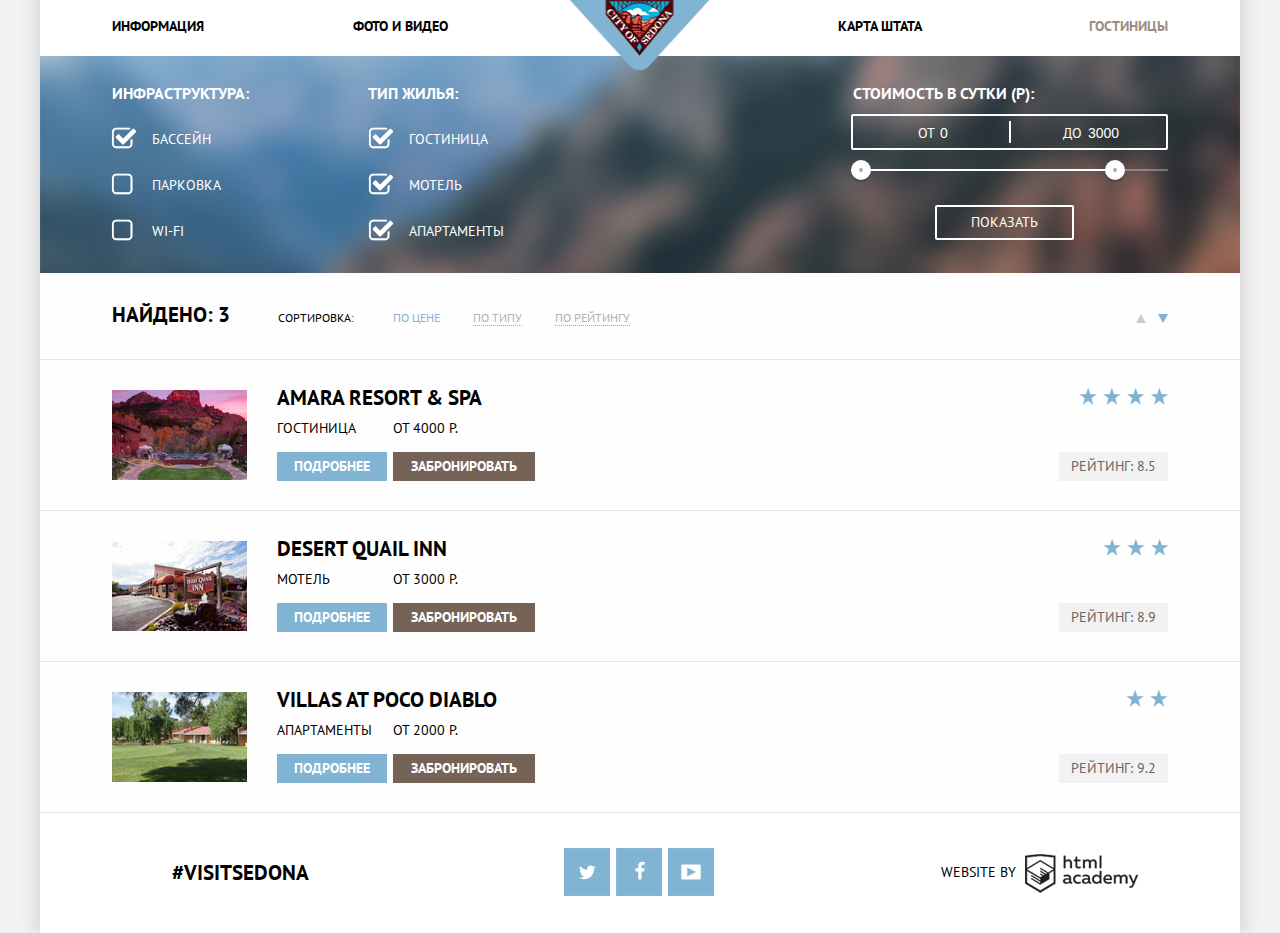
==== commit d30ddb8c: "JS и спрайты" ====
--- a/inner.html
+++ b/inner.html
@@ -34,7 +34,7 @@
         <form>
           <div class="features">
             <h2 class="headline-features">Инфраструктура:</h2>
-            <input class="item-features" type="checkbox" id="pool">
+            <input class="item-features" type="checkbox" id="pool" checked>
             <label class="mark-features" for="pool"> Бассейн </label>
             <input class="item-features" type="checkbox" id="parking">
             <label class="mark-features" for="parking"> Парковка </label>
@@ -43,11 +43,11 @@
           </div>
           <div class="features">
             <h2 class="headline-features">Тип жилья:</h2>
-            <input class="item-features" type="checkbox" id="hotel">
+            <input class="item-features" type="checkbox" id="hotel" checked>
             <label class="mark-features" for="hotel"> Гостиница </label>
-            <input class="item-features" type="checkbox" id="motel">
+            <input class="item-features" type="checkbox" id="motel" checked>
             <label class="mark-features" for="motel"> Мотель </label>
-            <input class="item-features" type="checkbox" id="apartments">
+            <input class="item-features" type="checkbox" id="apartments" checked>
             <label class="mark-features" for="apartments"> Апартаменты </label>
           </div>
           <div class="price">
@@ -98,7 +98,7 @@
               </div>
           </div>
           <div class="state-hotel">
-            <div class="stars  stars5">5 звезд</div>
+            <div class="stars  stars4">5 звезд</div>
             <div class="rating">рейтинг: 8.5</div>
           </div>
       </div>
--- a/css/style.css
+++ b/css/style.css
@@ -27,9 +27,9 @@
 
    margin: auto;
    padding-top: 13px;
-   padding-bottom: 18px;
+   padding-right: 6%;
+   padding-bottom: 17px;
    padding-left: 6%;
-   padding-right: 6%;
  }
 
  .navigation a {
@@ -89,7 +89,7 @@
 
  .logo {
    position: absolute;
-   top: -1px;
+   top: 0;
 	 left: 50%;
    z-index: 2;
 
@@ -109,6 +109,7 @@
 	position: relative;
   z-index: 1;
 
+  display: block;
   width: 1200px;
   height: 507px;
 	margin: 0;
@@ -120,7 +121,7 @@
 
 .picture-title-img {
 	position: absolute;
-  top: 73px;
+  top: 74px;
   left: 50%;
 
 	width: 460px;
@@ -141,8 +142,8 @@
 .text {
   margin-right: auto;
   margin-left: auto;
-  padding-top: 60px;
-  padding-bottom: 50px;
+  padding-top: 61px;
+  padding-bottom: 51px;
   background-color: white;
 }
 
@@ -157,7 +158,7 @@
 }
 
 .paragraph-text {
-	margin-top: 30px;
+	margin-top: 27px;
   margin-bottom: 0;
   padding: 0;
 
@@ -175,7 +176,7 @@
 .card {
 	width: 400px;
   margin: 0;
-	padding-top: 51px;
+	padding-top: 47px;
   padding-bottom: 57px;
 
   text-align: center;
@@ -185,9 +186,9 @@
 }
 
 .headline-card {
-  width: 160px;
+  width: 151px;
   margin: 0 auto;
-  margin-bottom: 20px;
+  margin-bottom: 24px;
   padding: 0;
 
   font-size: 21px;
@@ -195,7 +196,7 @@
 
 .number-card {
   margin: 0;
-  margin-bottom: 23px;
+  margin-bottom: 21px;
   padding: 0;
 }
 
@@ -210,6 +211,7 @@
 	width: 800px;
   height: 256px;
   margin: 0;
+  font-size: 0;
 
   background-image: url(../img/view1.jpg);
   background-color: #81b3d2;
@@ -217,6 +219,7 @@
 
 .change {
   order: -1;
+  margin-top: 1px;
   background-image: url(../img/view2.jpg);
 }
 
@@ -227,10 +230,12 @@
 
 .part {
   position: relative;
+
 	width: 400px;
   margin: 0;
-  padding-top: 54px;
-	padding-bottom: 82px;
+  padding-top: 53px;
+  padding-right: 1px;
+  padding-bottom: 81px;
   text-align: center;
 }
 
@@ -247,6 +252,8 @@
   display: block;
   margin: 0 auto;
   margin-bottom: 30px;
+
+  background-color: #fefefe;
 }
 
  .part:nth-of-type(1) .headline-part::before {
@@ -254,8 +261,8 @@
    height: 72px;
    margin-top: 7px;
 
-   background: transparent url(../img/icon-house.png) no-repeat center;
-   background-color: #fefefe;
+   background: url(../img/sprites.png);
+   background-position: -300px -77px;
  }
 
 .part:nth-of-type(2) .headline-part::before {
@@ -263,23 +270,27 @@
   height: 70px;
   margin-top: 9px;
 
-  background: transparent url(../img/icon-burger.png) no-repeat center;
+  background: url(../img/sprites.png);
+  background-position: -300px -199px;
 }
 
 .part:nth-of-type(3) .headline-part::before {
   width: 64px;
   height: 76px;
-
-  background: transparent url(../img/icon-gift.png) no-repeat center;
+  margin-top: 3px;
+
+  background: url(../img/sprites.png);
+  background-position: -300px -302px;
 }
 
 .paragraph-part {
-  width: 290px;
+  width: 285px;
   margin: 0 auto;
 	text-align: center;
 }
 
 .card-gray {
+  padding-right: 1px;
 	color: black;
 	background-color: #f2f2f2;
 }
@@ -287,13 +298,14 @@
 .card-gray .paragraph-card  {
   width: 280px;
 }
+
 /*----------------------------- MAIN PART III -----------*/
 .search {
   position: relative;
 }
 
 .headline-search {
-  margin: 60px 0 0 0;
+  margin: 58px 0 0 0;
   padding: 0;
 
   font-size: 30px;
@@ -314,10 +326,10 @@
   display: block;
 
   width: 568px;
+  margin-top: 0;
+  margin-right: auto;
+  margin-bottom: 0;
   margin-left: auto;
-  margin-right: auto;
-  margin-top: 0;
-  margin-bottom: 0;
   padding: 30px 0;
 
   font-family: "PT Sans", "Arial", sans-serif;
@@ -332,15 +344,18 @@
 }
 
 /*!!!!!!!!!!!!  FORM   !!!!!!!!!!!!!!!!!!!!!!!!!!!!!!!!!*/
+.block-display {
+  display: none;
+}
+
 .popup-search {
   position: absolute;
   left: 50%;
 
-
   width: 458px;
   margin-top: 0;
   margin-bottom: 0;
-  margin-left: -285px;
+  margin-left: -284px;
   padding: 55px;
 
   font-weight: bold;
@@ -348,16 +363,14 @@
   box-shadow: 0 7px 15px -2px #bcbcbc;
 }
 
-
 .section-popup-search {
   display: flex;
   align-items: baseline;
-  margin-bottom: 30px;
-
+  margin-bottom: 29px;
 }
 
 .label-search {
-  padding-right: 0;
+  padding-left: 2px;
   margin-right: auto;
 }
 
@@ -365,9 +378,13 @@
   margin-left: 7px;
 }
 
+.field-search {
+  position: relative;
+}
+
 .data {
-  width: 300px;
-  padding: 6px 30px 6px 15px;
+  width: 303px;
+  padding: 6px 30px 6px 12px;
   margin: 0;
 
   font-family: "PT Sans", "Arial", sans-serif;
@@ -381,24 +398,32 @@
 }
 
 .calendar {
-  display: inline-block;
+  position: absolute;
+  top: 8px;
+  left: 315px;
+
+  display: block;
   width: 21px;
   height: 22px;
-  margin-left: -30px;
-  margin-top: 9px;
-
-  font-size: 0;
-  vertical-align: top;
-  background-image: url(../img/icon-calendar.png);
-  background-repeat: no-repeat;
+
+  background-image: url("../img/sprites.png");
+  background-position: -225px -74px ;
 }
 
 .calendar:hover {
-  background: #f2f2f2 url(../img/icon-calendar-hover.png) no-repeat center;
+  width: 21px;
+  height: 22px;
+
+  background-image: url("../img/sprites.png");
+  background-position: -225px -174px;
 }
 
 .calendar:active {
-  background: #f2f2f2 url(../img/icon-calendar-active.png) no-repeat center;
+  width: 21px;
+  height: 22px;
+
+  background-image: url("../img/sprites.png");
+  background-position: -225px -125px;
 }
 
 .data:hover {
@@ -407,12 +432,17 @@
 
 .data:focus {
   background-color: white;
-  outline: 3px solid #e5e5e5;
+  box-shadow: inset 0 0 0 2px #e5e5e5;
 }
 
 .subsection-popup-search {
   display: flex;
   align-items: center;
+  padding-top: 1px;
+}
+
+.subsection-popup-search .label-search {
+  padding-left: 0;
 }
 
 .subsection-popup-search:nth-of-type(1) {
@@ -425,12 +455,15 @@
 }
 
 .number-search {
+  position: relative;
+
   display: flex;
   align-items: center;
 
+  box-sizing: border-box;
+  width: 115px;
   margin-left: auto;
-
-  font-size: 0;
+  padding-left: 25px;
 
   background-color: #f2f2f2;
 }
@@ -438,6 +471,7 @@
 .number {
   width: 34px;
   padding: 6px 5px;
+  margin-left: 10px;
 
   font-weight: bold;
   font-family: "PT Sans", "Arial", sans-serif;
@@ -446,32 +480,35 @@
   text-transform: uppercase;
   text-align: center;
 
+  background-color: #f2f2f2;
   border: none;
-  background-color: #f2f2f2;
 }
 
 .minus {
+  position: absolute;
+  top: 18px;
+  left: 12px;
+
   display: block;
   width: 12px;
   height: 3px;
-  padding: 17px 12px;
-
-  background-image: url(../img/icon-minus.png);
-  background-repeat: no-repeat;
-  background-position: center;
+
+  background-image: url("../img/sprites.png");
+  background-position: -229px -331px;
 }
 
 .plus {
+  position: absolute;
+  top: 13px;
+  right: 13px;
+
   display: block;
   width: 11px;
   height: 11px;
-  padding: 13px 12px;
-
-  font-size: 0;
-
-  background-image: url(../img/icon-plus.png);
-  background-repeat: no-repeat;
-  background-position: center;
+  vertical-align: middle;
+
+  background-image: url("../img/sprites.png");
+  background-position: -229px -219px;
 }
 
 .number:hover {
@@ -480,24 +517,25 @@
 
 .number:focus {
   background-color: white;
-  background-color: white;
-  outline: 3px solid #e5e5e5;
+  box-shadow: inset 0 0 0 2px #e5e5e5;
 }
 
 .minus:hover {
-  background: #f2f2f2 url(../img/icon-minus-hover.png) no-repeat center;
+  background-position: -229px -383px;
 }
 
 .minus:active {
-  background: #f2f2f2 url(../img/icon-minus-active.png) no-repeat center;
+  background-position: -229px -357px;
 }
 
 .plus:hover {
-  background: #f2f2f2 url(../img/icon-plus-hover.png) no-repeat center;
+  background-image: url("../img/sprites.png");
+  background-position: -229px -290px;
 }
 
 .plus:active {
-  background: #f2f2f2 url(../img/icon-plus-active.png) no-repeat center;
+  background-image: url("../img/sprites.png");
+  background-position: -229px -255px;
 }
 
 .button {
@@ -561,15 +599,19 @@
 }
 
 .features:nth-of-type(2) {
-  margin-left: 0;
+  padding-left: 1px;
   margin-right: auto;
   align-self: flex-start;
+}
+
+.features:nth-of-type(2) .headline-features {
+  margin-left: -1px;
 }
 
 .headline-features {
   padding: 0;
   margin-top: 0;
-  margin-bottom: 23px;
+  margin-bottom: 25px;
 
   font-size: 16px;
   font-weight: bold;
@@ -585,7 +627,7 @@
 
   display: block;
   padding-left: 40px;
-  margin-bottom: 26px;
+  margin-bottom: 25px;
 
   cursor: pointer;
 }
@@ -593,32 +635,35 @@
 .mark-features::before {
   content:'';
   position:absolute;
-  top: 0;
-  left: 0px;
+  top: -2px;
+  left: -1px;
 
 	display:block;
 	width:26px;
   height:22px;
 
-  background: url(../img/checkbox.png) no-repeat;
+  background: url(../img/sprites.png);
+  background-position: -152px -228px;
 }
 
 .item-features:checked + .mark-features::before {
-	background: url(../img/check.png) no-repeat;
+  background: url(../img/sprites.png);
+  background-position: -152px -75px;
 }
 
 .item-features:disabled + .mark-features::before {
-	background: url(../img/checkbox-block.png) no-repeat;
+  background: url(../img/sprites.png);
+  background-position: -152px -278px;
 }
 
 .item-features:disabled:checked + .mark-features::before {
-	background: url(../img/check-block.png) no-repeat;
+  background: url(../img/sprites.png);
+  background-position: -152px -130px;
 }
 
 .item-features:disabled + .mark-features {
   color: #6a6a6a;
 }
-
 
 /*!!!!!!!!!!!!!!!!!!!!!!!!!!!!!!!!!!!!!!!!!!!!!!!!*/
 .price {
@@ -631,12 +676,13 @@
 .price .headline-features {
   margin-top: 0;
   margin-bottom: 10px;
+  padding-left: 2px;
 }
 
 .field-price {
   position: relative;
   height: 32px;
-  margin-bottom: 18px;
+  margin-bottom: 19px;
 
   font-size: 0;
 
@@ -660,9 +706,11 @@
 .field-price label {
  display: inline-block;
 
+ padding-top: 2px;
+ vertical-align: middle;
+
  font-size: 14px;
- line-height: 28px;
- vertical-align: middle;
+ line-height: 21px;
 
  cursor: pointer;
 }
@@ -682,7 +730,7 @@
  margin: 0;
 
  color: inherit;
- ont-size: 14px;
+ font-size: 14px;
  line-height: 28px;
 
  background: none;
@@ -737,7 +785,7 @@
 .btn-price {
  display: block;
  margin: 0 auto;
- margin-left: 27%;
+ margin-left: 84px;
  padding: 5px 34px;
 
  font-family: "PT Sans", "Arial", sans-serif;
@@ -761,9 +809,9 @@
 /*!!!!!!!!!!!!!!!!!!!!!!!!!!!!!!*/
 .sort {
   display: flex;
-  align-items: center;
-  margin: 0;
-  padding: 32px 6% 31px 6%;
+  align-items: baseline;
+  margin: 0;
+  padding: 29px 6% 31px 6%;
 
   border-bottom: 1px solid #e5e5e5;
   background-color: #fefefe;
@@ -778,11 +826,11 @@
 
    font-size: 21px;
    font-weight: bold;
-   line-height: 24px;
+   line-height: 26px;
  }
 
  .text-sort {
-   margin-right: 40px;
+   margin-right: 39px;
    font-size: 12px;
    line-height: 18px;
  }
@@ -797,7 +845,7 @@
  }
   .item-sort {
     margin: 0;
-    margin-right: 32px;
+    margin-right: 33px;
   }
 
   .menu-sort a {
@@ -830,45 +878,38 @@
     border: none;
   }
 
- .arrow-sort {
+ .up-sort {
    display: inline-block;
-   width: 40px;
-   margin-right: -4px;
-
- }
-
- .up-sort,
- .down-sort  {
+   margin-bottom: 5px;
+   vertical-align: bottom;
+
+   border: 5.5px solid transparent;
+   border-bottom: 9px solid #cccccc;
+}
+
+ .down-sort {
    display: inline-block;
-   width: 11px;
-   height: 10px;
-
-   background: transparent url(../img/arrowUp.png) no-repeat center;
- }
+   vertical-align: bottom;
+   margin-left: 8px;
+   border: 5.5px solid transparent;
+   border-top: 9px solid #81b3d2;
+}
 
  .up-sort:hover {
-   background: transparent url(../img/arrowUp-hover.png) no-repeat center;
+   border-bottom: 9px solid black;
  }
 
  .up-sort:active {
-   background: transparent url(../img/arrowUp-active.png) no-repeat center;
- }
-
- .down-sort {
-   margin-left: 10px;
-
-   /*background: transparent url(../img/arrowDown.png) no-repeat center;*/
-   background: transparent url(../img/arrowDown-active.png) no-repeat center;
+   border-bottom: 9px solid #81b3d2;
  }
 
  /*.down-sort:hover {
-   background: transparent url(../img/arrowDown-hover.png) no-repeat center;
+   border-top: 9px solid black;
+ }
+
+ .down-sort:active {
+   border-top: 9px solid #81b3d2;
  }*/
-
- /*.down-sort:active {
-   background: transparent url(../img/arrowDown-active.png) no-repeat center;
- }*/
-
 
 /*!!!!!!!!!!!!!!!!!!!!!!!!!!!*/
 .hotel {
@@ -876,10 +917,10 @@
   align-items: center;
 
   margin: 0;
-  padding-top: 26px;
+  padding-top: 25px;
+  padding-right: 6%;
   padding-bottom: 29px;
   padding-left: 6%;
-  padding-right: 6%;
 
   border-bottom: 1px solid #e5e5e5;
   background-color: #fefefe;
@@ -889,16 +930,18 @@
   display: block;
   width: 135px;
   height: 90px;
+  margin-top: 3px;
   margin-right: 30px;
 }
 
 .preview-hotel {
+  margin-top: 0;
+  margin-right: auto;
   margin-left: 0;
-  margin-right: auto;
 }
 
 .headline-hotel {
-  margin: 0 0 5px 0;
+  margin: 0 0 7px 0;
   padding: 0;
 
   font-size: 21px;
@@ -926,12 +969,12 @@
 }
 
 .item-box-hotel {
-  margin-right: 5px;
+  margin-right: 6px;
 }
 
 .text-hotel {
   display: block;
-  margin-bottom: 15px;
+  margin-bottom: 13px;
 }
 
 .btn-hotel {
@@ -962,7 +1005,7 @@
 }
 
 .variety {
-  width: 145px;
+  width: 142px;
 
   background-color: #766357;
 }
@@ -976,44 +1019,44 @@
   background-color: #503e33;
 }
 
-.state-hotel {
-
-}
-
 .stars {
   display: block;
+
+  margin-top: 3px;
+  margin-bottom: 47px;
+  margin-left: auto;
+  vertical-align: top;
+  font-size: 0px;
+
+  background-color: #fefefe;
+}
+
+.stars4 {
+  background: transparent url(../img/sprites.png) no-repeat;
+  background-position: 0 -268px ;
+	width: 89px;
+	height: 17px;
+}
+
+.stars3 {
+  background: transparent url(../img/sprites.png) no-repeat;
+  background-position: 0 -308px ;
+	width: 65px;
+	height: 17px;
+}
+
+.stars2 {
+  background: transparent url(../img/sprites.png) no-repeat;
+  background-position: 0 -349px ;
+	width: 42px;
+	height: 17px;
+}
+
+.rating {
+  display: block;
   width: 105px;
-  text-align: right;
-  vertical-align: top;
-  margin-top: 2px;
-  margin-bottom: 43px;
-  padding-right: 3px;
-
-  font-size: 0px;
-
-  background-color: #fefefe;
-}
-
-.stars5 {
-  background: transparent url(../img/stars5.png) no-repeat;
-  background-position: top right;
-}
-
-.stars3 {
-  background: transparent url(../img/stars3.png) no-repeat;
-  background-position: top right;
-}
-
-.stars2 {
-  background: transparent url(../img/stars2.png) no-repeat;
-  background-position: top right;
-}
-
-.rating {
-  display: block;
-  width: 105px;
-  padding: 4px 0;
-  margin-right: 2px;
+  padding: 4px 2px 4px 2px;
+  margin-left: 2px;
 
   text-align: center;
   color: #666666;
@@ -1025,8 +1068,8 @@
 .footer {
 	display: flex;
   margin: 0;
-  padding-top: 36px;
-  padding-bottom: 36px;
+  padding-top: 35px;
+  padding-bottom: 37px;
 }
 
 .footer-main {
@@ -1043,7 +1086,7 @@
 
 	font-size: 21px;
   font-weight: bold;
-  line-height: 26px;
+  line-height: 27px;
 }
 
 .social {
@@ -1056,6 +1099,7 @@
   display: inline-block;
   width: 46px;
   height: 48px;
+  margin-right: 2px;
   vertical-align: top;
 
   font-size: 0;
@@ -1063,47 +1107,56 @@
 }
 
 .social-btn.tw {
-  background: transparent url(../img/btn-tw.png) no-repeat;
+  background: url(../img/sprites.png);
+  background-position: -424px 0;
 }
 
 .social-btn.fb {
-  background: transparent url(../img/btn-fb.png) no-repeat;
+  background: url(../img/sprites.png);
+  background-position: 0 0;
 }
 
 .social-btn.in {
-  background: transparent url(../img/btn-in.png) no-repeat;
+  background: url(../img/sprites.png);
+  background-position: -206px 0;
 }
 
 .social-btn.tw:hover {
-  background: transparent url(../img/btn-tw-hover.png) no-repeat;
+  background: url(../img/sprites.png);
+  background-position: -571px 0;
 }
 
 .social-btn.fb:hover {
-  background: transparent url(../img/btn-fb-hover.png) no-repeat;
+  background: url(../img/sprites.png);
+  background-position: -140px 0;
 }
 
 .social-btn.in:hover {
-  background: transparent url(../img/btn-in-hover.png) no-repeat;
+  background: url(../img/sprites.png);
+  background-position: -354px 0;
 }
 
 .social-btn.tw:active {
-  background: transparent url(../img/btn-tw-active.png) no-repeat;
+  background: url(../img/sprites.png);
+  background-position: -499px 0;
 }
 
 .social-btn.fb:active {
-  background: transparent url(../img/btn-fb-active.png) no-repeat;
+  background: url(../img/sprites.png);
+  background-position: -68px 0;
 }
 
 .social-btn.in:active {
-  background: transparent url(../img/btn-in-active.png) no-repeat;
+  background: url(../img/sprites.png);
+  background-position: -279px 0;
 }
 
 .copyrihgt {
   align-self: center;
-	width: 393px;
+	width: 394px;
   text-align: center;
   margin-top: 3px;
-  margin-right: 7px;
+  margin-right: 6px;
 
 	font-size: 14px;
   line-height: 26px;
@@ -1111,21 +1164,22 @@
 
 .btn-copyrihgt {
   position: relative;
-  bottom: 0;
   left: 5px;
   display: inline-block;
   width: 113px;
   height: 39px;
   vertical-align: middle;
 
-  background: transparent url(../img/btn-copyrihgt.png) no-repeat;
-  background-position: 0 right;
+  background: url(../img/sprites.png);
+  background-position: 0 -75px;
 }
 
 .btn-copyrihgt:hover {
-  background: transparent url(../img/btn-copyrihgt-hover.png) no-repeat;
+  background: url(../img/sprites.png);
+  background-position: 0 -204px;
 }
 
 .btn-copyrihgt:active {
-  background: transparent url(../img/btn-copyrihgt-active.png) no-repeat;
-}
+  background: url(../img/sprites.png);
+  background-position: 0 -141px;
+}
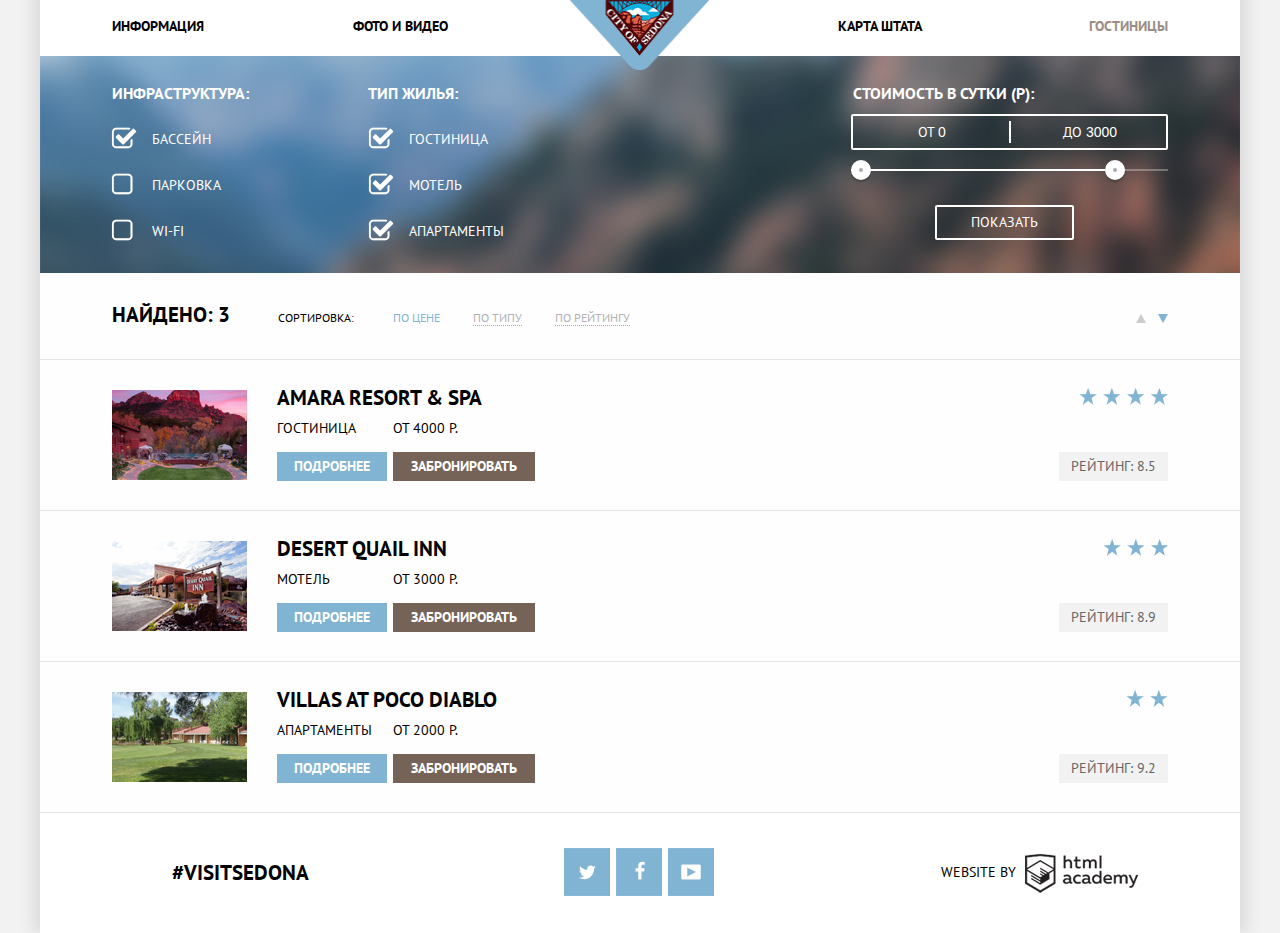
==== commit 4df266b9: "Все почистила" ====
--- a/inner.html
+++ b/inner.html
@@ -5,7 +5,7 @@
     <title>Welcome to Sedona</title>
     <link href="https://fonts.googleapis.com/css?family=PT+Sans:400,400i,700,700i&amp;subset=cyrillic" rel="stylesheet">
     <link rel="stylesheet" type="text/css" href="css/normalize.css" >
-    <link rel="stylesheet" type="text/css" href="css/style.css" >
+    <link rel="stylesheet" type="text/css" href="css/style.min.css" >
   </head>
   <body>
     <div class="main-content">
@@ -22,12 +22,12 @@
               <a href="#">Карта Штата</a>
             </li>
             <li class="item-navigation visit">
-              <a href="#">Гостиницы</a>
+              <a>Гостиницы</a>
             </li>
           </ul>
         </nav>
         <a class="logo" href="index.html">
-          <img src="img/logo.png" alt="" width="140" height="70">
+          <img src="img/logo.png" alt="Вернуться на главную страницу" width="140" height="70">
         </a>
       </header>
       <div class="options">
@@ -53,8 +53,8 @@
           <div class="price">
             <h2 class="headline-features ">Стоимость в сутки (Р):</h2>
               <div class="field-price">
-                  <label class="from-price"> от <input  type="text" name="from-price" value="0" id="from-price"></label>
-                  <label class="to-price"> до <input  type="text" name="to-price" value="3000" id="to-price"></label>
+                <label class="from-price"> от <input  type="text" name="from-price" value="0" id="from-price"></label>
+                <label class="to-price"> до <input  type="text" name="to-price" value="3000" id="to-price"></label>
               </div>
               <div class="cursor-price">
                 <div class="scale">
@@ -78,84 +78,88 @@
           <li class="item-sort"><a class="rating-sort" href="#">по рейтингу</a></li>
         </ul>
         <div class="arrow-sort">
-          <a class="up-sort" href="#"></a>
-          <a class="down-sort" href="#"></a>
+          <a class="up-sort" href="#" title="по возрастанию"></a>
+          <a class="down-sort" href="#" title="по убыванию"></a>
         </div>
       </div>
       <div class="hotel">
-          <img class="img-hotel" src="img/Hotel-AmaraResort.jpg" alt="AMARA RESORT & SPA" width="135" height="90">
-          <div class="preview-hotel">
-              <h2 class="headline-hotel"><a class="link-hotel" href="#"> Amara resort &#38; spa </a></h2>
-              <div class="box-hotel">
-                <div class="item-box-hotel">
-                  <span class="text-hotel"> гостиница </span>
-                  <a class="btn-hotel" href="#">Подробнее</a>
-                </div>
-                <div class="item-box-hotel">
-                  <span class="text-hotel"> от 4000 Р. </span>
-                  <a class="btn-hotel variety" href="#">Забронировать</a>
-                </div>
-              </div>
+        <img class="img-hotel" src="img/hotel-amara-resort.jpg" alt="AMARA RESORT & SPA" width="135" height="90">
+        <div class="preview-hotel">
+          <h2 class="headline-hotel">
+          <a class="link-hotel" href="#"> Amara resort &#38; spa </a>
+          </h2>
+          <div class="box-hotel">
+            <div class="item-box-hotel">
+              <span class="text-hotel"> гостиница </span>
+              <a class="btn-hotel" href="#">Подробнее</a>
+            </div>
+            <div class="item-box-hotel">
+              <span class="text-hotel"> от 4000 Р. </span>
+              <a class="btn-hotel variety" href="#">Забронировать</a>
+            </div>
           </div>
-          <div class="state-hotel">
-            <div class="stars  stars4">5 звезд</div>
-            <div class="rating">рейтинг: 8.5</div>
-          </div>
+        </div>
+        <div class="state-hotel">
+          <div class="stars  stars4">5 звезд</div>
+          <div class="rating">рейтинг: 8.5</div>
+        </div>
       </div>
       <div class="hotel">
-          <img class="img-hotel" src="img/Hotel-DesertQuail.jpg" alt="DESERT QUAIL INN" width="135" height="90">
-          <div class="preview-hotel">
-              <h2 class="headline-hotel">
-              <a class="link-hotel" href="#"> desert quail inn </a>
-            </h2>
-              <div class="box-hotel">
-                <div class="item-box-hotel">
-                  <span class="text-hotel"> мотель </span>
-                  <a class="btn-hotel" href="#">Подробнее</a>
-                </div>
-                <div class="item-box-hotel">
-                  <span class="text-hotel"> от 3000 Р. </span>
-                  <a class="btn-hotel variety" href="#">Забронировать</a>
-                </div>
-              </div>
+        <img class="img-hotel" src="img/hotel-desert-quail.jpg" alt="DESERT QUAIL INN" width="135" height="90">
+        <div class="preview-hotel">
+          <h2 class="headline-hotel">
+          <a class="link-hotel" href="#"> desert quail inn </a>
+          </h2>
+          <div class="box-hotel">
+            <div class="item-box-hotel">
+              <span class="text-hotel"> мотель </span>
+              <a class="btn-hotel" href="#">Подробнее</a>
+            </div>
+            <div class="item-box-hotel">
+              <span class="text-hotel"> от 3000 Р. </span>
+              <a class="btn-hotel variety" href="#">Забронировать</a>
+            </div>
           </div>
-          <div class="state-hotel">
-            <div class="stars stars3">3 звезды</div>
-            <div class="rating">рейтинг: 8.9</div>
-          </div>
+        </div>
+        <div class="state-hotel">
+          <div class="stars stars3">3 звезды</div>
+          <div class="rating">рейтинг: 8.9</div>
+        </div>
       </div>
       <div class="hotel">
-          <img class="img-hotel" src="img/Hotel-VillasAtPoco.jpg" alt="HOTEL-VILLAS AT POCO DIABLO" width="135" height="90">
-          <div class="preview-hotel">
-              <h2 class="headline-hotel"><a class="link-hotel" href="#"> Villas at poco diablo </a></h2>
-              <div class="box-hotel">
-                <div class="item-box-hotel">
-                  <span class="text-hotel"> апартаменты </span>
-                  <a class="btn-hotel" href="#">Подробнее</a>
-                </div>
-                <div class="item-box-hotel">
-                  <span class="text-hotel"> от 2000 Р. </span>
-                  <a class="btn-hotel variety" href="#">Забронировать</a>
-                </div>
-              </div>
+        <img class="img-hotel" src="img/hotel-villas-at-poco.jpg" alt="HOTEL-VILLAS AT POCO DIABLO" width="135" height="90">
+        <div class="preview-hotel">
+          <h2 class="headline-hotel">
+          <a class="link-hotel" href="#"> Villas at poco diablo </a>
+          </h2>
+          <div class="box-hotel">
+            <div class="item-box-hotel">
+              <span class="text-hotel"> апартаменты </span>
+              <a class="btn-hotel" href="#">Подробнее</a>
+            </div>
+            <div class="item-box-hotel">
+              <span class="text-hotel"> от 2000 Р. </span>
+              <a class="btn-hotel variety" href="#">Забронировать</a>
+            </div>
           </div>
-          <div class="state-hotel">
-            <div class="stars stars2"> 2 звезды</div>
-            <div class="rating">рейтинг: 9.2</div>
-          </div>
+        </div>
+        <div class="state-hotel">
+          <div class="stars stars2"> 2 звезды</div>
+          <div class="rating">рейтинг: 9.2</div>
+        </div>
       </div>
       <footer class="footer">
         <section class="text-footer">
           #VISITSEDONA
         </section>
         <section class="social">
-          <a class="social-btn tw" href="#">Твиттер</a>
-          <a class="social-btn fb" href="#">Фейсбук</a>
-          <a class="social-btn in" href="#">Что это?</a>
+          <a class="social-btn tw" href="#" title="Твиттер"></a>
+          <a class="social-btn fb" href="#" title="Фейсбук"></a>
+          <a class="social-btn in" href="#" title="Что это?"></a>
         </section>
-        <section class="copyrihgt">
+        <section class="copyright">
           WEBSITE BY
-          <a class="btn-copyrihgt" href="https://htmlacademy.ru/intensive/htmlcss"></a>
+          <a class="btn-copyright" href="https://htmlacademy.ru/intensive/htmlcss" title="На сайт HTML Академии"></a>
         </section>
       </footer>
     </div>
--- a/css/style.min.css
+++ b/css/style.min.css
@@ -0,0 +1 @@
+body{margin:0;padding:0;font-family:"PT Sans","Arial",sans-serif;font-size:14px;font-weight:400;line-height:21px;text-transform:uppercase;background-color:#f2f2f2}.main-content{position:relative;width:1200px;margin:auto;background-color:#fff;-webkit-box-shadow:0 -7px 14px 7px #dbdbdb;box-shadow:0 -7px 14px 7px #dbdbdb}.header{position:relative;margin:auto;padding-top:13px;padding-right:6%;padding-bottom:17px;padding-left:6%}.navigation a{font-family:"PT Sans","Arial",sans-serif;font-weight:700;line-height:26px;text-decoration:none;color:#000}.navigation a:hover{color:#81b3d2}.navigation a:active{color:#b2b2b2}.list-navigation{display:-webkit-box;display:-ms-flexbox;display:flex;margin:0;padding:0;list-style-type:none}.item-navigation{width:20%;padding:0}.item-navigation:nth-child(1){padding-right:30px}.item-navigation:nth-child(3){margin-left:auto;text-align:right}.item-navigation:nth-child(4){text-align:right;padding-left:35px}.visit a{color:#9b8d84}.visit a:hover{color:#9b8d84}.visit a:active{color:#9b8d84}.logo{position:absolute;top:0;left:50%;z-index:2;margin-left:-70px}.logo a{display:block}.logo img{display:block}.picture{position:relative;z-index:1;display:block;width:1200px;height:507px;margin:0;padding:0;background-image:url(../img/background-photo.jpg);background-position:0 -56px;background-color:#ebebeb}.picture-title-img{position:absolute;top:74px;left:50%;width:460px;margin-left:-230px;padding:0}.picture-base{position:absolute;bottom:0;right:0;display:block;margin:0;padding:0}.text{margin-right:auto;margin-left:auto;padding-top:61px;padding-bottom:51px;background-color:#fff}.headline-text{width:460px;margin:0 auto;padding:0;font-size:21px;line-height:26px;text-align:center}.paragraph-text{margin-top:27px;margin-bottom:0;padding:0;line-height:26px;text-align:center}.box{display:-webkit-box;display:-ms-flexbox;display:flex;margin:0;padding:0}.card{width:400px;margin:0;padding-top:47px;padding-bottom:57px;text-align:center;color:#fff;background-color:#81b3d2}.headline-card{width:151px;margin:0 auto;margin-bottom:24px;padding:0;font-size:21px}.number-card{margin:0;margin-bottom:21px;padding:0}.paragraph-card{width:302px;margin:0 auto;padding:0}.image{display:block;width:800px;height:256px;margin:0;font-size:0;background-image:url(../img/view1.jpg);background-color:#81b3d2}.change{-webkit-box-ordinal-group:0;-ms-flex-order:-1;order:-1;margin-top:1px;background-image:url(../img/view2.jpg)}.box-variation{display:-webkit-box;display:-ms-flexbox;display:flex;-ms-flex-pack:distribute;justify-content:space-around}.part{position:relative;width:400px;margin:0;padding-top:53px;padding-right:1px;padding-bottom:81px;text-align:center}.headline-part{margin:0;margin-bottom:23px;font-size:21px;text-align:center}.headline-part::before{content:" ";display:block;margin:0 auto;margin-bottom:30px;background-color:#fefefe}.part:nth-of-type(1) .headline-part::before{width:75px;height:72px;margin-top:7px;background:url(../img/sprites.png);background-position:-300px -77px}.part:nth-of-type(2) .headline-part::before{width:74px;height:70px;margin-top:9px;background:url(../img/sprites.png);background-position:-300px -199px}.part:nth-of-type(3) .headline-part::before{width:64px;height:76px;margin-top:3px;background:url(../img/sprites.png);background-position:-300px -302px}.paragraph-part{width:285px;margin:0 auto;text-align:center}.card-gray{padding-right:1px;color:#000;background-color:#f2f2f2}.card-gray .paragraph-card{width:280px}.search{position:relative}.headline-search{margin:58px 0 0 0;padding:0;font-size:30px;line-height:24px;font-weight:700;text-align:center}.paragrahp-search{margin:30px 0 47px 0;padding:0;line-height:24px;text-align:center}.btn-search{display:block;width:568px;margin-top:0;margin-right:auto;margin-bottom:0;margin-left:auto;padding:30px 0;font-family:"PT Sans","Arial",sans-serif;font-size:21px;font-weight:700;line-height:26px;color:#fff;text-transform:uppercase;background-color:#766357;border:0}.block-display{display:none}.popup-search{position:absolute;left:50%;z-index:50;width:458px;margin-top:0;margin-bottom:0;margin-left:-284px;padding:55px;font-weight:700;background-color:#fff;-webkit-box-shadow:0 7px 15px -2px #bcbcbc;box-shadow:0 7px 15px -2px #bcbcbc}.section-popup-search{display:-webkit-box;display:-ms-flexbox;display:flex;-webkit-box-align:baseline;-ms-flex-align:baseline;align-items:baseline;margin:0;margin-bottom:29px}.label-search{padding-left:2px}.field-search{position:relative;margin-left:auto}.data{width:303px;padding:9px 30px 8px 12px;margin:0;font-family:"PT Sans","Arial",sans-serif;font-size:14px;font-weight:700;line-height:21px;text-transform:uppercase;border:0;background-color:#f2f2f2}.calendar{position:absolute;top:8px;left:315px;display:block;width:21px;height:22px;font-size:0;background-image:url(../img/sprites.png);background-position:-225px -74px}.calendar:hover{width:21px;height:22px;background-image:url(../img/sprites.png);background-position:-225px -174px}.calendar:active{width:21px;height:22px;background-image:url(../img/sprites.png);background-position:-225px -125px}.data:hover{background-color:#ebebeb}.data:focus{background-color:#fff;-webkit-box-shadow:inset 0 0 0 2px #e5e5e5;box-shadow:inset 0 0 0 2px #e5e5e5}.subsection-popup-search{display:-webkit-box;display:-ms-flexbox;display:flex;-webkit-box-align:center;-ms-flex-align:center;align-items:center;padding-top:1px}.subsection-popup-search .label-search{padding-left:0;margin-right:40px}.subsection-popup-search:nth-of-type(1){margin-right:40px}.subsection-popup-search:nth-of-type(2) .label-search{margin-right:28px;padding-left:12px}.number-search{position:relative;-webkit-box-sizing:border-box;box-sizing:border-box;width:115px;margin-left:auto;padding-left:25px;background-color:#f2f2f2}.number{width:34px;padding:9px 5px 8px 5px;margin-left:10px;font-weight:700;font-family:"PT Sans","Arial",sans-serif;font-size:14px;line-height:21px;text-transform:uppercase;text-align:center;background-color:#f2f2f2;border:0}.minus{position:absolute;top:18px;left:12px;display:block;width:12px;height:3px;font-size:0;background-image:url(../img/sprites.png);background-position:-229px -331px}.plus{position:absolute;top:13px;right:13px;display:block;width:11px;height:11px;vertical-align:middle;font-size:0;background-image:url(../img/sprites.png);background-position:-229px -219px}.number:hover{background-color:#ebebeb}.number:focus{background-color:#fff;-webkit-box-shadow:inset 0 0 0 2px #e5e5e5;box-shadow:inset 0 0 0 2px #e5e5e5}.minus:hover{background-position:-229px -383px}.minus:active{background-position:-229px -357px}.plus:hover{background-image:url(../img/sprites.png);background-position:-229px -290px}.plus:active{background-image:url(../img/sprites.png);background-position:-229px -255px}.button{-webkit-box-sizing:border-box;box-sizing:border-box;width:458px;margin:0;margin-top:25px;padding:16px 0;font-family:"PT Sans","Arial",sans-serif;font-size:21px;font-weight:700;line-height:26px;text-transform:uppercase;color:#fff;background-color:#81b3d2;border:0}.button:hover{background-color:#669ec0}.button:active{color:#94b9d2;background-color:#5496bd}.map{width:1200px;height:593px;margin:0;padding:0;background-color:#ebebeb}.options{margin:0;padding-top:27px;padding-bottom:6px;padding-left:6%;padding-right:6%;color:#fff;background-image:url(../img/background-photo-inner.jpg);background-position:0 -58px;background-color:#81b3d2}.options form{display:-webkit-box;display:-ms-flexbox;display:flex}.features{margin-right:119px}.features:nth-of-type(2){padding-left:1px;margin-right:auto;-ms-flex-item-align:start;align-self:flex-start}.features:nth-of-type(2) .headline-features{margin-left:-1px}.headline-features{padding:0;margin-top:0;margin-bottom:25px;font-size:16px;font-weight:700;line-height:21px}.item-features{display:none}.mark-features{position:relative;display:block;padding-left:40px;margin-bottom:25px;cursor:pointer}.mark-features::before{content:" ";position:absolute;top:-2px;left:-1px;display:block;width:26px;height:22px;background:url(../img/sprites.png);background-position:-152px -228px}.item-features:checked+.mark-features::before{background:url(../img/sprites.png);background-position:-152px -75px}.item-features:disabled+.mark-features::before{background:url(../img/sprites.png);background-position:-152px -278px}.item-features:disabled:checked+.mark-features::before{background:url(../img/sprites.png);background-position:-152px -130px}.item-features:disabled+.mark-features{color:#6a6a6a}.price{width:317px;color:#fff;text-transform:uppercase}.price .headline-features{margin-top:0;margin-bottom:10px;padding-left:2px}.field-price{position:relative;height:32px;margin-bottom:19px;font-size:0;border:2px solid #fff;border-radius:2px}.field-price::after{content:" ";position:absolute;top:50%;left:50%;width:2px;height:22px;background:#fff;-webkit-transform:translate(-50%,-50%);transform:translate(-50%,-50%)}.field-price label{display:inline-block;padding-top:2px;vertical-align:middle;font-size:14px;line-height:21px;cursor:pointer}.from-price,.to-price{width:89px;padding-left:65px}.to-price{padding-left:56px}.field-price input{width:50px;margin:0;padding:4px 0 5px 0;color:inherit;font-size:14px;line-height:21px;background:0 0;border:0}.cursor-price{position:relative;margin-bottom:34px}.cursor-price .scale{height:2px;background:rgba(255,255,255,.3)}.cursor-price .streak{width:80%;height:2px;background:#fff}.toggle{position:absolute;top:-9px;width:4px;height:4px;background:#ababab;border:8px solid #fff;border-radius:50%;-webkit-box-shadow:0 2px 1px 0 rgba(0,1,1,.2);box-shadow:0 2px 1px 0 rgba(0,1,1,.2);cursor:pointer}.toggle-min{left:0}.toggle-max{left:80%}.toggle:hover{background:#1c4f80}.btn-price{display:block;margin:0 auto;margin-left:84px;padding:5px 34px;font-family:"PT Sans","Arial",sans-serif;font-size:14px;line-height:21px;color:#fff;text-transform:uppercase;background:0 0;border:2px solid #fff;border-radius:2px;cursor:pointer}.btn-price:hover{color:#000;background:#fff}.sort{display:-webkit-box;display:-ms-flexbox;display:flex;-webkit-box-align:baseline;-ms-flex-align:baseline;align-items:baseline;margin:0;padding:29px 6% 31px 6%;border-bottom:1px solid #e5e5e5;background-color:#fefefe}.headline-sort{display:inline-block;margin:0;margin-right:48px;padding:0;vertical-align:middle;font-size:21px;font-weight:700;line-height:26px}.text-sort{margin-right:39px;font-size:12px;line-height:18px}.menu-sort{display:-webkit-box;display:-ms-flexbox;display:flex;margin:0;margin-right:auto;padding:0;list-style-type:none}.item-sort{margin:0;margin-right:33px}.menu-sort a{font-family:"PT Sans","Arial",sans-serif;font-size:12px;line-height:18px;text-decoration:none;color:#b2b2b2;border-bottom:1px dotted;border-color:#81b3d2}.menu-sort a:hover{color:#81b3d2}.menu-sort a:active{color:#000;border:0}.menu-sort .price-sort{color:#81b3d2;border:0}.menu-sort .price-sort:active{color:#81b3d2;border:0}.up-sort{display:inline-block;margin-bottom:5px;vertical-align:bottom;font-size:0;border:5.5px solid transparent;border-bottom:9px solid #ccc}.down-sort{display:inline-block;vertical-align:bottom;margin-left:8px;font-size:0;border:5.5px solid transparent;border-top:9px solid #81b3d2}.up-sort:hover{border-bottom:9px solid #000}.up-sort:active{border-bottom:9px solid #81b3d2}.hotel{display:-webkit-box;display:-ms-flexbox;display:flex;-webkit-box-align:center;-ms-flex-align:center;align-items:center;margin:0;padding-top:25px;padding-right:6%;padding-bottom:29px;padding-left:6%;border-bottom:1px solid #e5e5e5;background-color:#fefefe}.img-hotel{display:block;width:135px;height:90px;margin-top:3px;margin-right:30px}.preview-hotel{margin-top:0;margin-right:auto;margin-left:0}.headline-hotel{margin:0 0 7px 0;padding:0;font-size:21px;line-height:26px;font-weight:700}.link-hotel{font-family:"PT Sans","Arial",sans-serif;text-decoration:none;color:#000}.link-hotel:hover{color:#81b3d2}.link-hotel:active{color:#cacaca}.box-hotel{display:-webkit-box;display:-ms-flexbox;display:flex;margin:0;padding:0}.item-box-hotel{margin-right:6px}.text-hotel{display:block;margin-bottom:13px}.btn-hotel{display:inline-block;width:110px;text-align:center;vertical-align:middle;margin:0;padding:4px 0;font-family:"PT Sans","Arial",sans-serif;font-weight:700;text-transform:uppercase;text-decoration:none;color:#fff;background-color:#81b3d2;border:0}.btn-hotel:hover{background-color:#669ec0}.btn-hotel:active{color:#94b9d2;background-color:#5496bd}.variety{width:142px;background-color:#766357}.variety:hover{background-color:#604e43}.variety:active{color:#766860;background-color:#503e33}.stars{display:block;margin-top:3px;margin-bottom:47px;margin-left:auto;vertical-align:top;font-size:0;background-color:#fefefe}.stars4{background:url(../img/sprites.png) no-repeat;background-position:0 -268px;width:89px;height:17px}.stars3{background:url(../img/sprites.png) no-repeat;background-position:0 -308px;width:65px;height:17px}.stars2{background:url(../img/sprites.png) no-repeat;background-position:0 -349px;width:42px;height:17px}.rating{display:block;width:105px;padding:4px 2px 4px 2px;margin-left:2px;text-align:center;color:#666;background-color:#f2f2f2}.footer{display:-webkit-box;display:-ms-flexbox;display:flex;margin:0;padding-top:35px;padding-bottom:37px}.footer-main{position:absolute;bottom:0;right:0;background-color:rgba(255,255,255,.8)}.text-footer{width:400px;-ms-flex-item-align:center;align-self:center;text-align:center;font-size:21px;font-weight:700;line-height:27px}.social{width:400px;-ms-flex-item-align:center;align-self:center;text-align:center}.social-btn{display:inline-block;width:46px;height:48px;margin-right:2px;vertical-align:top;font-size:0;text-decoration:none}.social-btn.tw{background:url(../img/sprites.png);background-position:-424px 0}.social-btn.fb{background:url(../img/sprites.png);background-position:0 0}.social-btn.in{background:url(../img/sprites.png);background-position:-206px 0}.social-btn.tw:hover{background:url(../img/sprites.png);background-position:-571px 0}.social-btn.fb:hover{background:url(../img/sprites.png);background-position:-140px 0}.social-btn.in:hover{background:url(../img/sprites.png);background-position:-354px 0}.social-btn.tw:active{background:url(../img/sprites.png);background-position:-499px 0}.social-btn.fb:active{background:url(../img/sprites.png);background-position:-68px 0}.social-btn.in:active{background:url(../img/sprites.png);background-position:-279px 0}.copyright{-ms-flex-item-align:center;align-self:center;width:394px;text-align:center;margin-top:3px;margin-right:6px;font-size:14px;line-height:26px}.btn-copyright{position:relative;left:5px;display:inline-block;width:113px;height:39px;vertical-align:middle;font-size:1px;color:transparent;background:url(../img/sprites.png);background-position:0 -75px}.btn-copyright:hover{background:url(../img/sprites.png);background-position:0 -204px}.btn-copyright:active{background:url(../img/sprites.png);background-position:0 -141px}
